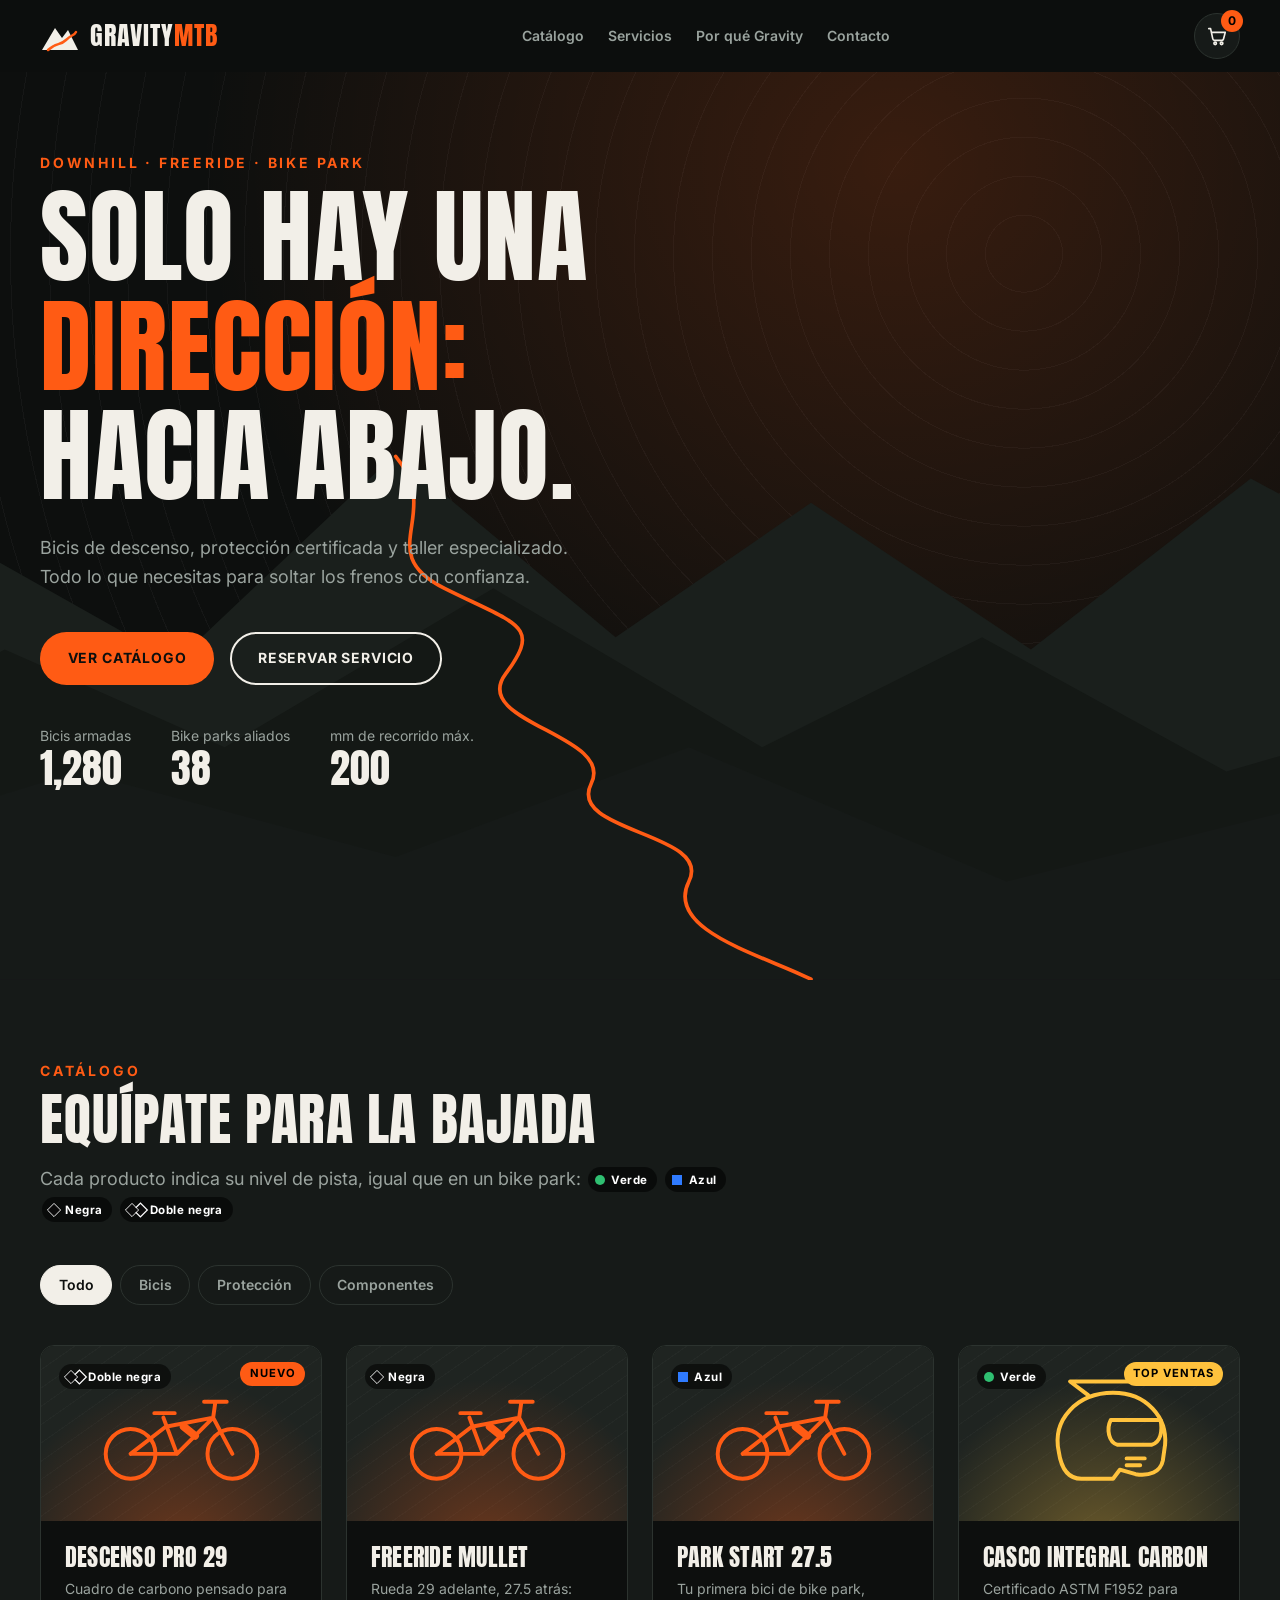
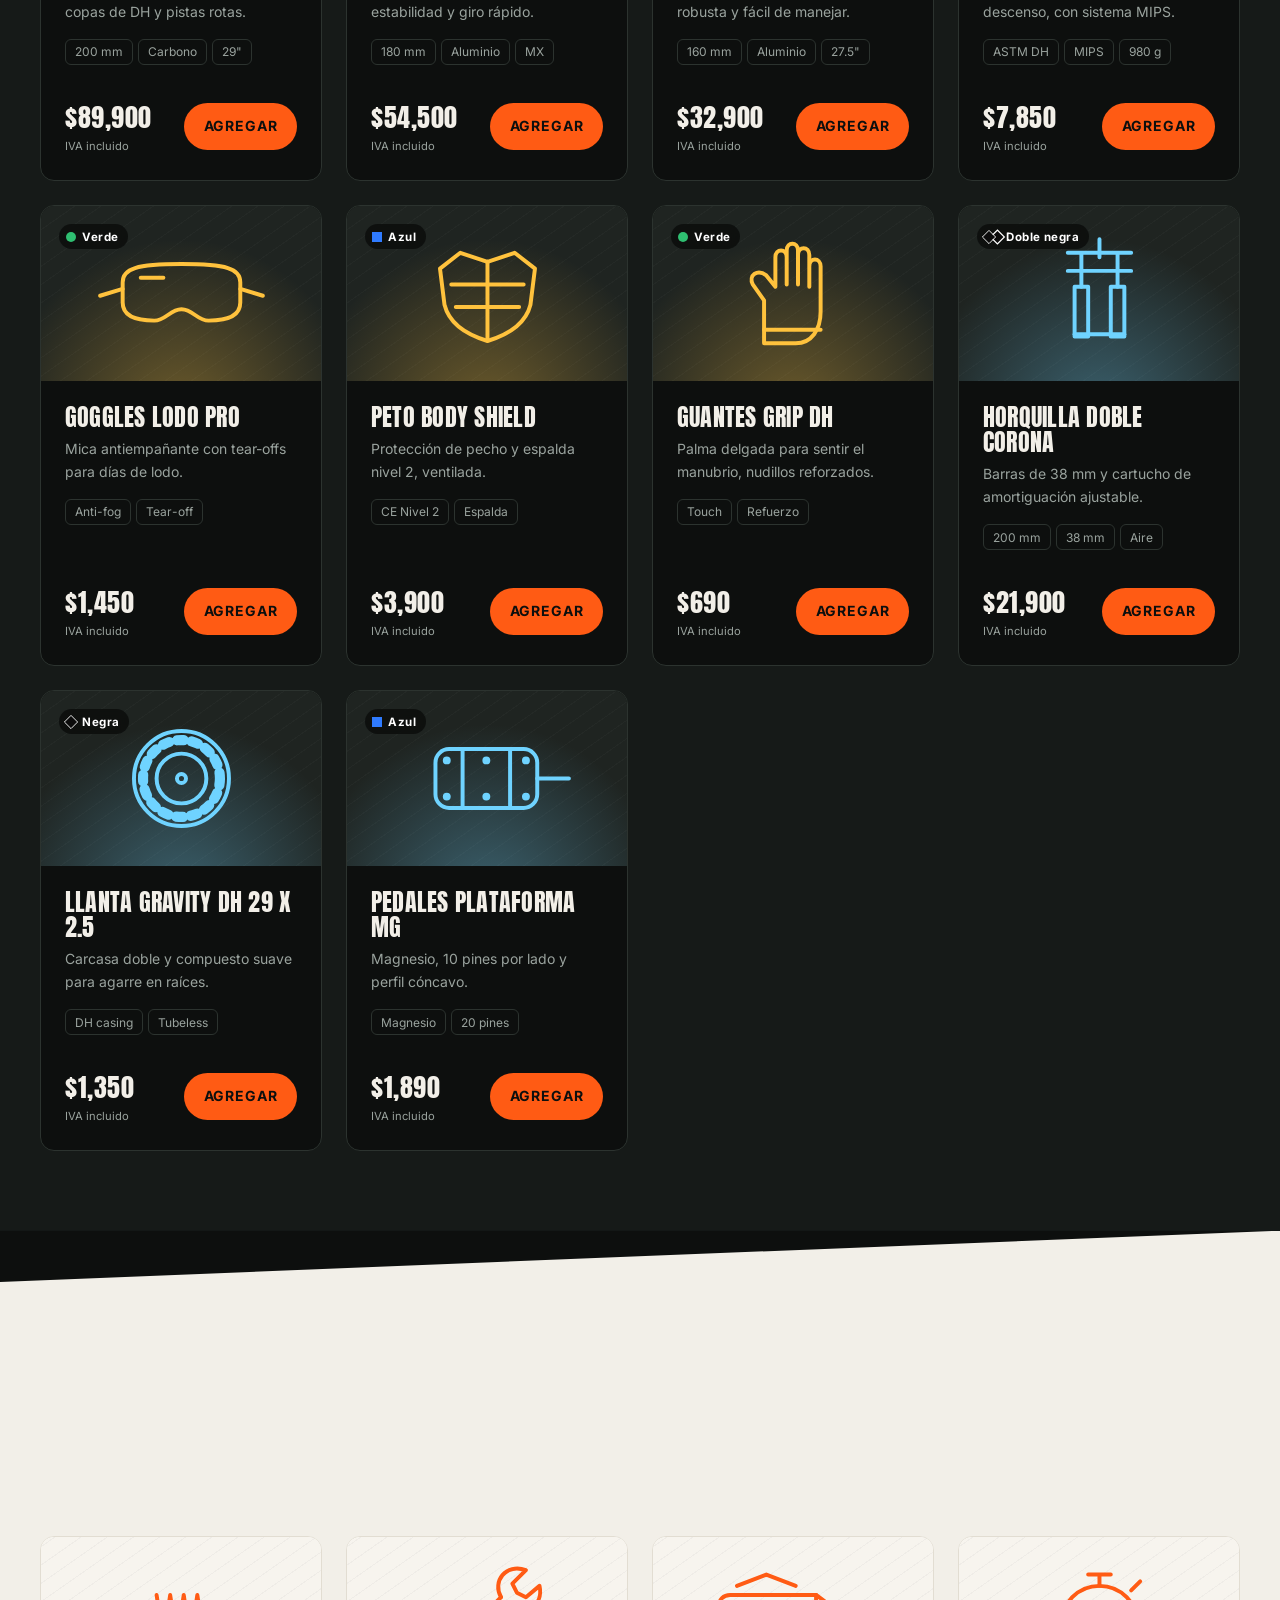
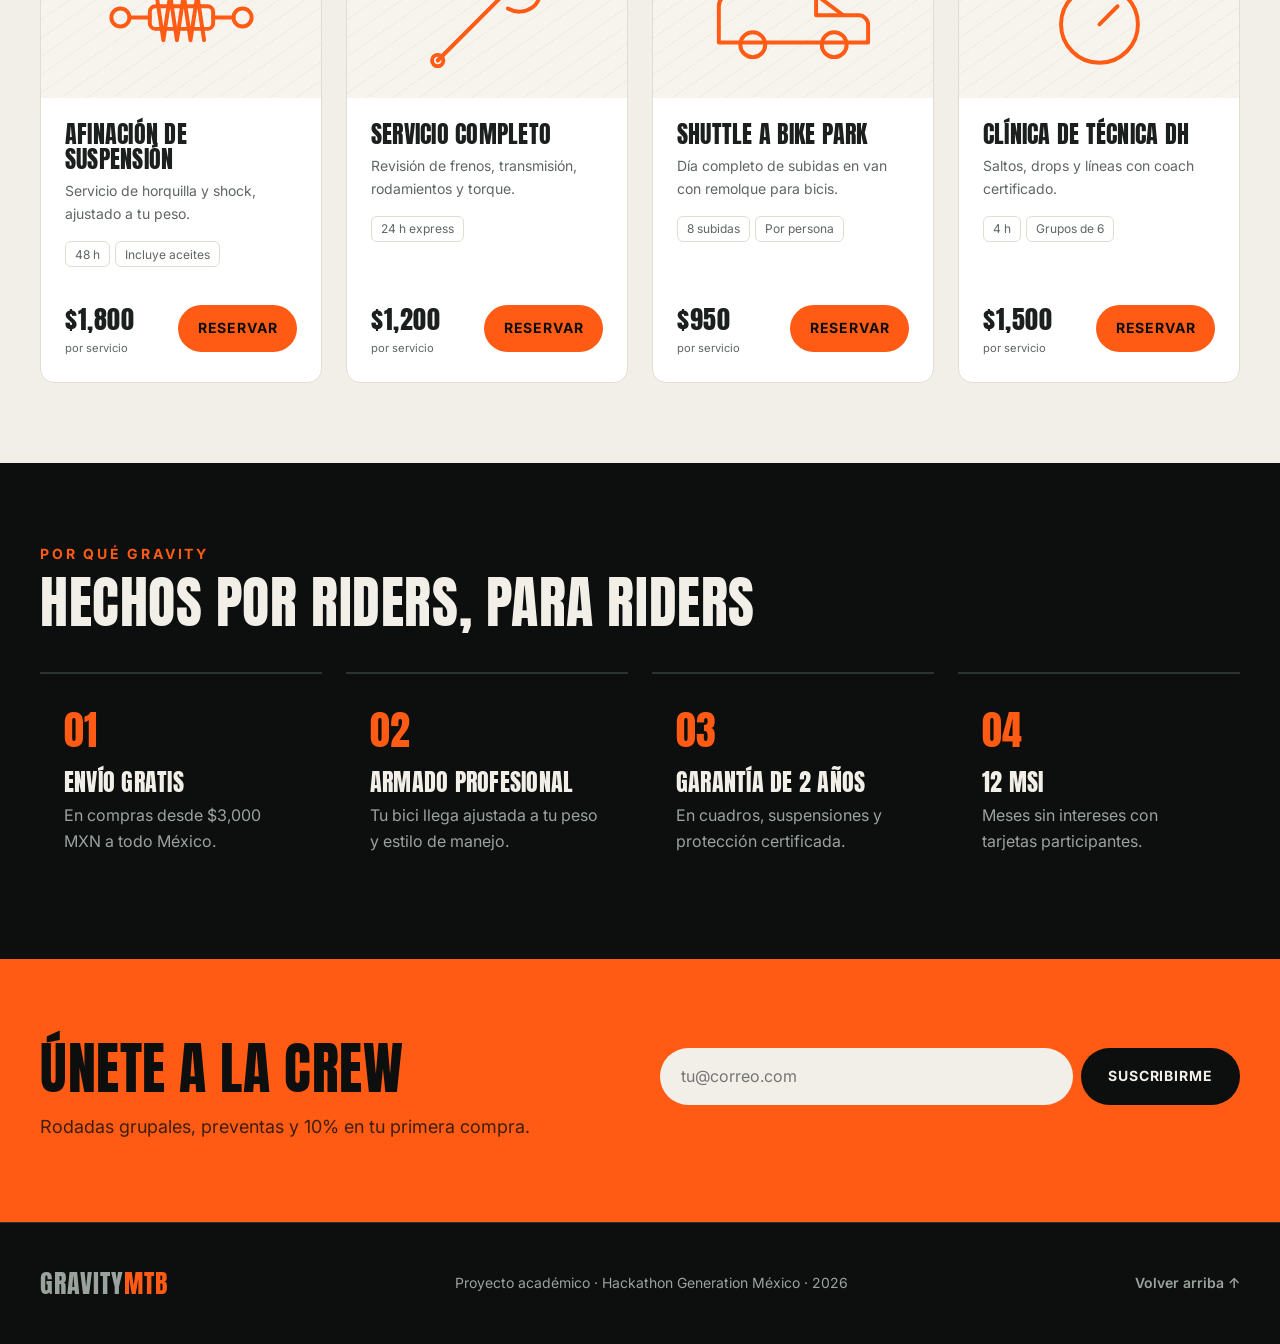
==== index.html @ 4001ea2a "Initial commit" ====
<!DOCTYPE html>
<html lang="es">
<head>
  <meta charset="UTF-8">
  <meta name="viewport" content="width=device-width, initial-scale=1.0">
  <meta name="description" content="Gravity MTB: tienda especializada en bicicletas, protección y servicios de downhill.">
  <meta name="theme-color" content="#0d0f0e">
  <title>Gravity MTB | Tienda de Downhill</title>

  <!-- Tipografías: Anton para títulos (condensada, agresiva) e Inter para texto -->
  <link rel="preconnect" href="https://fonts.googleapis.com">
  <link rel="preconnect" href="https://fonts.gstatic.com" crossorigin>
  <link href="https://fonts.googleapis.com/css2?family=Anton&family=Inter:wght@400;500;600;700&display=swap" rel="stylesheet">

  <!-- Hoja de estilos principal -->
  <link rel="stylesheet" href="css/styles.css">
</head>
<body>

  <!-- Enlace para saltar la navegación (accesibilidad con teclado) -->
  <a class="skip-link" href="#productos">Saltar al catálogo</a>

  <!-- ===================== ENCABEZADO / NAVEGACIÓN ===================== -->
  <header class="header" id="inicio-header">
    <div class="container header__inner">
      <!-- Logotipo -->
      <a class="logo" href="#inicio" aria-label="Gravity MTB, ir al inicio">
        <svg class="logo__mark" viewBox="0 0 40 32" aria-hidden="true">
          <path d="M2 30 L15 8 L22 18 L28 10 L38 30 Z" />
          <path class="logo__trail" d="M8 30 C16 22 20 26 26 20 S34 16 36 12" />
        </svg>
        <span class="logo__text">Gravity<span class="text-accent">MTB</span></span>
      </a>

      <!-- Navegación principal -->
      <nav class="nav" id="main-nav" aria-label="Navegación principal">
        <ul class="nav__list">
          <li><a class="nav__link" href="#productos">Catálogo</a></li>
          <li><a class="nav__link" href="#servicios">Servicios</a></li>
          <li><a class="nav__link" href="#por-que">Por qué Gravity</a></li>
          <li><a class="nav__link" href="#contacto">Contacto</a></li>
        </ul>
      </nav>

      <div class="header__actions">
        <!-- Botón del carrito con contador de piezas -->
        <button class="cart-btn" id="cart-btn" type="button" aria-controls="cart-drawer" aria-expanded="false">
          <svg viewBox="0 0 24 24" aria-hidden="true">
            <path d="M3 4h2l2.4 11.2a2 2 0 0 0 2 1.6h7.7a2 2 0 0 0 2-1.5L21 8H6.2" />
            <circle cx="10" cy="20" r="1.4" />
            <circle cx="17" cy="20" r="1.4" />
          </svg>
          <span class="visually-hidden">Abrir carrito,</span>
          <span class="cart-btn__count" id="cart-count" aria-live="polite">0</span>
          <span class="visually-hidden">artículos</span>
        </button>

        <!-- Botón de menú (solo visible en móvil) -->
        <button class="menu-btn" id="menu-btn" type="button" aria-controls="main-nav" aria-expanded="false">
          <span class="visually-hidden">Abrir menú</span>
          <span class="menu-btn__bar"></span>
          <span class="menu-btn__bar"></span>
          <span class="menu-btn__bar"></span>
        </button>
      </div>
    </div>
  </header>

  <!-- ===================== ALTÍMETRO (progreso de scroll) ===================== -->
  <!-- Mientras el usuario baja por la página, "desciende" la montaña -->
  <aside class="altimeter" aria-hidden="true">
    <span class="altimeter__label">ALT</span>
    <span class="altimeter__value" id="altimeter-value">2,450 m</span>
    <div class="altimeter__track">
      <span class="altimeter__rider" id="altimeter-rider"></span>
    </div>
    <span class="altimeter__label">META</span>
  </aside>

  <main id="inicio">

    <!-- ===================== HERO ===================== -->
    <section class="hero" aria-labelledby="hero-title">
      <!-- Montañas decorativas en capas (efecto parallax con JS) -->
      <svg class="hero__mountains" viewBox="0 0 1440 520" preserveAspectRatio="xMidYMax slice" aria-hidden="true">
        <polygon class="mountain mountain--back" data-depth="0.15" points="0,520 0,300 180,170 340,260 520,90 700,240 860,130 1040,250 1220,110 1440,230 1440,520" />
        <polygon class="mountain mountain--mid" data-depth="0.3" points="0,520 0,360 200,250 380,330 600,200 820,330 1000,240 1200,350 1440,280 1440,520" />
        <polygon class="mountain mountain--front" data-depth="0.5" points="0,520 0,430 260,350 520,420 760,330 1020,440 1260,380 1440,430 1440,520" />
        <!-- La "línea" que dibuja un rider bajando la montaña -->
        <path class="hero__trail" d="M520 92 C560 140 500 170 560 200 S640 230 610 270 S700 320 680 360 S780 400 760 440 S820 500 860 520" />
      </svg>

      <div class="container hero__content">
        <p class="eyebrow reveal">Downhill · Freeride · Bike Park</p>
        <h1 class="hero__title reveal" id="hero-title">
          Solo hay una <span class="text-accent">dirección:</span><br>
          hacia abajo.
        </h1>
        <p class="hero__lead reveal">
          Bicis de descenso, protección certificada y taller especializado.
          Todo lo que necesitas para soltar los frenos con confianza.
        </p>
        <div class="hero__ctas reveal">
          <a class="btn btn--primary" href="#productos">Ver catálogo</a>
          <a class="btn btn--ghost" href="#servicios">Reservar servicio</a>
        </div>

        <!-- Cifras destacadas -->
        <dl class="hero__stats reveal">
          <div class="stat">
            <dt class="stat__label">Bicis armadas</dt>
            <dd class="stat__value" data-count="1280">0</dd>
          </div>
          <div class="stat">
            <dt class="stat__label">Bike parks aliados</dt>
            <dd class="stat__value" data-count="38">0</dd>
          </div>
          <div class="stat">
            <dt class="stat__label">mm de recorrido máx.</dt>
            <dd class="stat__value" data-count="200">0</dd>
          </div>
        </dl>
      </div>
    </section>

    <!-- ===================== CATÁLOGO DE PRODUCTOS ===================== -->
    <section class="section section--slope" id="productos" aria-labelledby="productos-title">
      <div class="container">
        <header class="section__header reveal">
          <p class="eyebrow">Catálogo</p>
          <h2 class="section__title" id="productos-title">Equípate para la bajada</h2>
          <p class="section__lead">
            Cada producto indica su nivel de pista, igual que en un bike park:
            <span class="level level--green">Verde</span>
            <span class="level level--blue">Azul</span>
            <span class="level level--black">Negra</span>
            <span class="level level--double">Doble negra</span>
          </p>
        </header>

        <!-- Filtros por categoría (los genera y controla JS) -->
        <div class="filters reveal" role="toolbar" aria-label="Filtrar productos por categoría">
          <button class="chip is-active" type="button" data-filter="all" aria-pressed="true">Todo</button>
          <button class="chip" type="button" data-filter="bicis" aria-pressed="false">Bicis</button>
          <button class="chip" type="button" data-filter="proteccion" aria-pressed="false">Protección</button>
          <button class="chip" type="button" data-filter="componentes" aria-pressed="false">Componentes</button>
        </div>

        <!-- Rejilla de productos: se llena dinámicamente desde js/products.js -->
        <div class="grid grid--products" id="product-grid" aria-live="polite"></div>

        <!-- Mensaje si el catálogo no se pudo cargar -->
        <noscript>
          <p class="notice">Activa JavaScript para ver el catálogo y usar el carrito.</p>
        </noscript>
      </div>
    </section>

    <!-- ===================== SERVICIOS ===================== -->
    <section class="section section--light" id="servicios" aria-labelledby="servicios-title">
      <div class="container">
        <header class="section__header reveal">
          <p class="eyebrow">Taller &amp; experiencias</p>
          <h2 class="section__title" id="servicios-title">Servicios para riders</h2>
          <p class="section__lead">
            Reserva desde aquí: los servicios se agregan a tu carrito igual que un producto.
          </p>
        </header>

        <!-- Rejilla de servicios: se llena dinámicamente -->
        <div class="grid grid--services" id="service-grid"></div>
      </div>
    </section>

    <!-- ===================== POR QUÉ GRAVITY ===================== -->
    <section class="section" id="por-que" aria-labelledby="por-que-title">
      <div class="container">
        <header class="section__header reveal">
          <p class="eyebrow">Por qué Gravity</p>
          <h2 class="section__title" id="por-que-title">Hechos por riders, para riders</h2>
        </header>

        <ul class="features">
          <li class="feature reveal">
            <span class="feature__num">01</span>
            <h3 class="feature__title">Envío gratis</h3>
            <p class="feature__text">En compras desde $3,000 MXN a todo México.</p>
          </li>
          <li class="feature reveal">
            <span class="feature__num">02</span>
            <h3 class="feature__title">Armado profesional</h3>
            <p class="feature__text">Tu bici llega ajustada a tu peso y estilo de manejo.</p>
          </li>
          <li class="feature reveal">
            <span class="feature__num">03</span>
            <h3 class="feature__title">Garantía de 2 años</h3>
            <p class="feature__text">En cuadros, suspensiones y protección certificada.</p>
          </li>
          <li class="feature reveal">
            <span class="feature__num">04</span>
            <h3 class="feature__title">12 MSI</h3>
            <p class="feature__text">Meses sin intereses con tarjetas participantes.</p>
          </li>
        </ul>
      </div>
    </section>

    <!-- ===================== CONTACTO / NEWSLETTER ===================== -->
    <section class="section section--accent" id="contacto" aria-labelledby="contacto-title">
      <div class="container newsletter reveal">
        <div>
          <h2 class="section__title" id="contacto-title">Únete a la crew</h2>
          <p class="section__lead">Rodadas grupales, preventas y 10% en tu primera compra.</p>
        </div>

        <!-- Formulario validado con JS (no se envía a ningún servidor) -->
        <form class="newsletter__form" id="newsletter-form" novalidate>
          <label class="visually-hidden" for="newsletter-email">Correo electrónico</label>
          <input class="input" id="newsletter-email" name="email" type="email"
                 placeholder="tu@correo.com" autocomplete="email" required
                 aria-describedby="newsletter-error">
          <button class="btn btn--dark" type="submit">Suscribirme</button>
          <p class="form-error" id="newsletter-error" role="alert"></p>
        </form>
      </div>
    </section>
  </main>

  <!-- ===================== PIE DE PÁGINA ===================== -->
  <footer class="footer">
    <div class="container footer__inner">
      <p class="logo__text">Gravity<span class="text-accent">MTB</span></p>
      <p>Proyecto académico · Hackathon Generation México · <span id="year"></span></p>
      <a class="nav__link" href="#inicio">Volver arriba ↑</a>
    </div>
  </footer>

  <!-- ===================== CARRITO (panel lateral) ===================== -->
  <div class="overlay" id="overlay" hidden></div>

  <aside class="cart" id="cart-drawer" aria-labelledby="cart-title" aria-hidden="true" tabindex="-1">
    <header class="cart__header">
      <h2 class="cart__title" id="cart-title">Tu carrito</h2>
      <button class="icon-btn" id="cart-close" type="button" aria-label="Cerrar carrito">✕</button>
    </header>

    <!-- Barra de progreso hacia envío gratis -->
    <div class="shipping-meter">
      <p class="shipping-meter__text" id="shipping-text"></p>
      <div class="shipping-meter__bar"><span id="shipping-bar"></span></div>
    </div>

    <!-- Lista de artículos agregados -->
    <ul class="cart__list" id="cart-list"></ul>

    <!-- Estado vacío -->
    <div class="cart__empty" id="cart-empty">
      <p>Tu carrito está vacío.</p>
      <a class="btn btn--ghost" href="#productos" data-close-cart>Explorar catálogo</a>
    </div>

    <!-- Totales y acciones -->
    <footer class="cart__footer" id="cart-footer">
      <dl class="cart__totals">
        <div><dt>Subtotal</dt><dd id="cart-subtotal">$0</dd></div>
        <div><dt>Envío</dt><dd id="cart-shipping">$0</dd></div>
        <div class="cart__total"><dt>Total</dt><dd id="cart-total">$0</dd></div>
      </dl>
      <button class="btn btn--primary btn--block" id="checkout-btn" type="button">Finalizar compra</button>
      <button class="btn btn--link" id="clear-btn" type="button">Vaciar carrito</button>
    </footer>
  </aside>

  <!-- Contenedor de notificaciones (toasts) -->
  <div class="toasts" id="toasts" aria-live="polite" aria-atomic="false"></div>

  <!-- ===================== SCRIPTS ===================== -->
  <!-- El orden importa: datos → ilustraciones → lógica del carrito → interfaz -->
  <script src="js/products.js" defer></script>
  <script src="js/art.js" defer></script>
  <script src="js/cart.js" defer></script>
  <script src="js/app.js" defer></script>
</body>
</html>
---- css/styles.css ----
/* =====================================================================
   GRAVITY MTB — Hoja de estilos principal
   ---------------------------------------------------------------------
   Índice
   1.  Variables de diseño (tokens)
   2.  Reset y estilos base
   3.  Utilidades reutilizables
   4.  Botones, chips e inputs
   5.  Encabezado y navegación
   6.  Altímetro (progreso de scroll)
   7.  Hero
   8.  Secciones genéricas
   9.  Tarjetas de producto y servicio
   10. Niveles de pista (badges)
   11. Características y newsletter
   12. Pie de página
   13. Carrito lateral
   14. Notificaciones (toasts) y animaciones
   15. Responsive
   16. Movimiento reducido
   ===================================================================== */


/* =====================================================================
   1. VARIABLES DE DISEÑO
   ===================================================================== */
:root {
  /* Paleta: tierra oscura + naranja de alta visibilidad */
  --clr-bg: #0d0f0e;
  --clr-surface: #161a18;
  --clr-surface-2: #1f2421;
  --clr-line: #2c332f;
  --clr-text: #f2efe8;
  --clr-muted: #9aa39e;
  --clr-accent: #ff5b14;
  --clr-accent-dark: #d94300;
  --clr-light: #f2efe8;
  --clr-light-text: #1b1f1d;
  --clr-success: #3ddc84;
  --clr-error: #ff4d4f;

  /* Colores de niveles de pista (estándar de bike park) */
  --clr-green: #2fbf71;
  --clr-blue: #2f7bff;
  --clr-black: #0b0b0b;

  /* Tipografía */
  --ff-display: "Anton", "Impact", "Arial Narrow", sans-serif;
  --ff-body: "Inter", system-ui, -apple-system, "Segoe UI", sans-serif;
  --fs-sm: 0.875rem;
  --fs-base: 1rem;
  --fs-lg: 1.125rem;
  --fs-h3: 1.5rem;
  --fs-h2: clamp(2.25rem, 5vw, 3.5rem);
  --fs-h1: clamp(3rem, 9vw, 6.5rem);

  /* Espaciado y forma */
  --space-xs: 0.5rem;
  --space-sm: 1rem;
  --space-md: 1.5rem;
  --space-lg: 2.5rem;
  --space-xl: 5rem;
  --radius: 14px;
  --radius-pill: 999px;
  --container: 1200px;
  --header-h: 72px;

  /* Movimiento */
  --ease-out: cubic-bezier(0.22, 1, 0.36, 1);
  --dur-fast: 0.2s;
  --dur: 0.4s;

  /* Inclinación de las secciones (pendiente "downhill") */
  --slope: 4vw;
}


/* =====================================================================
   2. RESET Y ESTILOS BASE
   ===================================================================== */
*,
*::before,
*::after {
  box-sizing: border-box;
}

html {
  scroll-behavior: smooth;
  scroll-padding-top: var(--header-h);
}

body {
  margin: 0;
  font-family: var(--ff-body);
  font-size: var(--fs-base);
  line-height: 1.6;
  color: var(--clr-text);
  background-color: var(--clr-bg);
  -webkit-font-smoothing: antialiased;
  overflow-x: hidden;
}

/* Bloquea el scroll del fondo cuando el carrito está abierto */
body.is-locked {
  overflow: hidden;
}

h1,
h2,
h3 {
  margin: 0;
  font-family: var(--ff-display);
  font-weight: 400;
  line-height: 1.05;
  letter-spacing: 0.01em;
  text-transform: uppercase;
}

p {
  margin: 0;
}

a {
  color: inherit;
}

img,
svg {
  display: block;
  max-width: 100%;
}

ul {
  margin: 0;
  padding: 0;
  list-style: none;
}

button {
  font: inherit;
  cursor: pointer;
}

:focus-visible {
  outline: 3px solid var(--clr-accent);
  outline-offset: 3px;
}


/* =====================================================================
   3. UTILIDADES REUTILIZABLES
   ===================================================================== */
.container {
  width: min(100% - 2rem, var(--container));
  margin-inline: auto;
}

.text-accent {
  color: var(--clr-accent);
}

/* Oculta visualmente, pero mantiene el texto para lectores de pantalla */
.visually-hidden {
  position: absolute;
  width: 1px;
  height: 1px;
  overflow: hidden;
  clip: rect(0 0 0 0);
  white-space: nowrap;
}

.skip-link {
  position: absolute;
  top: -100px;
  left: var(--space-sm);
  z-index: 100;
  padding: var(--space-xs) var(--space-sm);
  background: var(--clr-accent);
  color: #000;
  font-weight: 700;
}

.skip-link:focus {
  top: var(--space-sm);
}

.eyebrow {
  margin-bottom: var(--space-xs);
  font-size: var(--fs-sm);
  font-weight: 700;
  letter-spacing: 0.2em;
  text-transform: uppercase;
  color: var(--clr-accent);
}

.notice {
  padding: var(--space-md);
  border: 1px dashed var(--clr-line);
  border-radius: var(--radius);
  text-align: center;
  color: var(--clr-muted);
}

/* Animación de aparición al hacer scroll (la activa JS con .is-visible) */
.reveal {
  opacity: 0;
  transform: translateY(32px);
  transition: opacity 0.7s var(--ease-out), transform 0.7s var(--ease-out);
}

.reveal.is-visible {
  opacity: 1;
  transform: none;
}


/* =====================================================================
   4. BOTONES, CHIPS E INPUTS
   ===================================================================== */
.btn {
  display: inline-flex;
  align-items: center;
  justify-content: center;
  gap: var(--space-xs);
  padding: 0.85rem 1.6rem;
  border: 2px solid transparent;
  border-radius: var(--radius-pill);
  font-weight: 700;
  text-decoration: none;
  text-transform: uppercase;
  letter-spacing: 0.06em;
  font-size: var(--fs-sm);
  transition: transform var(--dur-fast) var(--ease-out),
              background-color var(--dur-fast),
              color var(--dur-fast),
              border-color var(--dur-fast);
}

.btn:hover {
  transform: translateY(-2px);
}

.btn:active {
  transform: translateY(0) scale(0.97);
}

.btn--primary {
  background: var(--clr-accent);
  color: #0d0f0e;
}

.btn--primary:hover {
  background: var(--clr-accent-dark);
  color: var(--clr-text);
}

.btn--ghost {
  border-color: currentColor;
  color: var(--clr-text);
  background: transparent;
}

.btn--ghost:hover {
  border-color: var(--clr-accent);
  color: var(--clr-accent);
}

.btn--dark {
  background: var(--clr-bg);
  color: var(--clr-text);
}

.btn--dark:hover {
  background: #000;
}

.btn--link {
  padding: var(--space-xs);
  border: 0;
  background: none;
  color: var(--clr-muted);
  text-decoration: underline;
  text-transform: none;
  letter-spacing: 0;
}

.btn--link:hover {
  color: var(--clr-error);
  transform: none;
}

.btn--block {
  width: 100%;
}

.btn:disabled {
  opacity: 0.45;
  cursor: not-allowed;
  transform: none;
}

/* Botón cuadrado solo con ícono */
.icon-btn {
  display: grid;
  place-items: center;
  width: 2.25rem;
  height: 2.25rem;
  border: 1px solid var(--clr-line);
  border-radius: 10px;
  background: var(--clr-surface-2);
  color: var(--clr-text);
  transition: border-color var(--dur-fast), color var(--dur-fast);
}

.icon-btn:hover {
  border-color: var(--clr-accent);
  color: var(--clr-accent);
}

/* Chips de filtro */
.chip {
  padding: 0.5rem 1.1rem;
  border: 1px solid var(--clr-line);
  border-radius: var(--radius-pill);
  background: var(--clr-surface);
  color: var(--clr-muted);
  font-weight: 600;
  font-size: var(--fs-sm);
  transition: all var(--dur-fast);
}

.chip:hover {
  color: var(--clr-text);
  border-color: var(--clr-muted);
}

.chip.is-active {
  background: var(--clr-text);
  border-color: var(--clr-text);
  color: var(--clr-bg);
}

.input {
  flex: 1;
  min-width: 0;
  padding: 0.85rem 1.2rem;
  border: 2px solid transparent;
  border-radius: var(--radius-pill);
  background: var(--clr-light);
  color: var(--clr-light-text);
  font: inherit;
}

.input:focus {
  outline: none;
  border-color: var(--clr-bg);
}

.input.is-invalid {
  border-color: var(--clr-error);
  animation: shake 0.4s;
}

.form-error {
  flex-basis: 100%;
  min-height: 1.4em;
  padding-left: 1.2rem;
  font-size: var(--fs-sm);
  font-weight: 600;
  color: var(--clr-bg);
}


/* =====================================================================
   5. ENCABEZADO Y NAVEGACIÓN
   ===================================================================== */
.header {
  position: sticky;
  top: 0;
  z-index: 50;
  height: var(--header-h);
  background: rgb(13 15 14 / 0.75);
  backdrop-filter: blur(12px);
  border-bottom: 1px solid transparent;
  transition: border-color var(--dur), background-color var(--dur);
}

/* JS agrega .is-scrolled al bajar */
.header.is-scrolled {
  border-color: var(--clr-line);
  background: rgb(13 15 14 / 0.92);
}

.header__inner {
  display: flex;
  align-items: center;
  justify-content: space-between;
  gap: var(--space-md);
  height: 100%;
}

.header__actions {
  display: flex;
  align-items: center;
  gap: var(--space-xs);
}

.logo {
  display: flex;
  align-items: center;
  gap: 0.6rem;
  text-decoration: none;
}

.logo__mark {
  width: 40px;
  height: 32px;
}

.logo__mark path {
  fill: var(--clr-text);
}

.logo__mark .logo__trail {
  fill: none;
  stroke: var(--clr-accent);
  stroke-width: 2.5;
  stroke-linecap: round;
}

.logo__text {
  font-family: var(--ff-display);
  font-size: 1.6rem;
  letter-spacing: 0.04em;
  text-transform: uppercase;
}

.nav__list {
  display: flex;
  gap: var(--space-md);
}

.nav__link {
  position: relative;
  padding-block: 0.25rem;
  font-weight: 600;
  font-size: var(--fs-sm);
  text-decoration: none;
  color: var(--clr-muted);
  transition: color var(--dur-fast);
}

/* Subrayado animado */
.nav__link::after {
  content: "";
  position: absolute;
  left: 0;
  bottom: -2px;
  width: 100%;
  height: 2px;
  background: var(--clr-accent);
  transform: scaleX(0);
  transform-origin: right;
  transition: transform var(--dur) var(--ease-out);
}

.nav__link:hover,
.nav__link.is-current {
  color: var(--clr-text);
}

.nav__link:hover::after,
.nav__link.is-current::after {
  transform: scaleX(1);
  transform-origin: left;
}

/* Botón del carrito */
.cart-btn {
  position: relative;
  display: grid;
  place-items: center;
  width: 46px;
  height: 46px;
  border: 1px solid var(--clr-line);
  border-radius: 50%;
  background: var(--clr-surface);
  color: var(--clr-text);
  transition: border-color var(--dur-fast);
}

.cart-btn:hover {
  border-color: var(--clr-accent);
}

.cart-btn svg {
  width: 22px;
  height: 22px;
  fill: none;
  stroke: currentColor;
  stroke-width: 1.8;
  stroke-linecap: round;
  stroke-linejoin: round;
}

.cart-btn__count {
  position: absolute;
  top: -4px;
  right: -4px;
  min-width: 22px;
  height: 22px;
  padding-inline: 5px;
  border-radius: var(--radius-pill);
  background: var(--clr-accent);
  color: #000;
  font-size: 0.75rem;
  font-weight: 700;
  line-height: 22px;
  text-align: center;
}

/* "Rebote" del carrito cuando llega un producto */
.cart-btn.is-bumping {
  animation: bump 0.45s var(--ease-out);
}

/* Botón hamburguesa (oculto en escritorio) */
.menu-btn {
  display: none;
  flex-direction: column;
  justify-content: center;
  gap: 5px;
  width: 46px;
  height: 46px;
  padding: 0 12px;
  border: 1px solid var(--clr-line);
  border-radius: 50%;
  background: var(--clr-surface);
}

.menu-btn__bar {
  height: 2px;
  background: var(--clr-text);
  transition: transform var(--dur), opacity var(--dur);
}

.menu-btn[aria-expanded="true"] .menu-btn__bar:nth-child(2) {
  transform: translateY(7px) rotate(45deg);
}

.menu-btn[aria-expanded="true"] .menu-btn__bar:nth-child(3) {
  opacity: 0;
}

.menu-btn[aria-expanded="true"] .menu-btn__bar:nth-child(4) {
  transform: translateY(-7px) rotate(-45deg);
}


/* =====================================================================
   6. ALTÍMETRO
   La altitud baja conforme el usuario hace scroll (JS actualiza --progress)
   ===================================================================== */
.altimeter {
  --progress: 0;
  position: fixed;
  top: 50%;
  right: 1.25rem;
  z-index: 40;
  display: flex;
  flex-direction: column;
  align-items: center;
  gap: var(--space-xs);
  transform: translateY(-50%);
  font-size: 0.7rem;
  font-weight: 700;
  letter-spacing: 0.15em;
  color: var(--clr-muted);
  pointer-events: none;
}

.altimeter__value {
  font-family: var(--ff-display);
  font-size: 0.95rem;
  letter-spacing: 0.04em;
  color: var(--clr-text);
  writing-mode: vertical-rl;
  transform: rotate(180deg);
}

.altimeter__track {
  position: relative;
  width: 2px;
  height: 180px;
  background: repeating-linear-gradient(to bottom, var(--clr-line) 0 6px, transparent 6px 12px);
}

/* Parte ya "descendida" del recorrido */
.altimeter__track::before {
  content: "";
  position: absolute;
  inset: 0 0 auto;
  height: calc(var(--progress) * 100%);
  background: var(--clr-accent);
}

.altimeter__rider {
  position: absolute;
  left: 50%;
  top: calc(var(--progress) * 100%);
  width: 14px;
  height: 14px;
  border: 3px solid var(--clr-bg);
  border-radius: 50%;
  background: var(--clr-accent);
  box-shadow: 0 0 0 4px rgb(255 91 20 / 0.25);
  transform: translate(-50%, -50%);
}


/* =====================================================================
   7. HERO
   ===================================================================== */
.hero {
  position: relative;
  display: flex;
  align-items: center;
  min-height: calc(100svh - var(--header-h));
  padding-block: var(--space-xl) 12rem;
  overflow: hidden;
  /* Curvas de nivel topográficas como textura de fondo */
  background:
    radial-gradient(ellipse at 70% 10%, rgb(255 91 20 / 0.18), transparent 55%),
    repeating-radial-gradient(circle at 80% 20%, transparent 0 38px, rgb(255 255 255 / 0.035) 38px 39px),
    var(--clr-bg);
}

.hero__content {
  position: relative;
  z-index: 2;
}

.hero__title {
  max-width: 14ch;
  font-size: var(--fs-h1);
  margin-bottom: var(--space-md);
}

.hero__lead {
  max-width: 52ch;
  margin-bottom: var(--space-lg);
  font-size: var(--fs-lg);
  color: var(--clr-muted);
}

.hero__ctas {
  display: flex;
  flex-wrap: wrap;
  gap: var(--space-sm);
  margin-bottom: var(--space-lg);
}

.hero__stats {
  display: flex;
  flex-wrap: wrap;
  gap: var(--space-lg);
  margin: 0;
}

.stat__label {
  font-size: var(--fs-sm);
  color: var(--clr-muted);
}

.stat__value {
  margin: 0;
  font-family: var(--ff-display);
  font-size: 2.5rem;
  line-height: 1;
}

/* Las capas de montaña ocupan la parte baja del hero */
.hero__mountains {
  position: absolute;
  inset: auto 0 0;
  width: 100%;
  height: 70%;
  z-index: 1;
}

.mountain {
  transition: transform 0.1s linear;
}

.mountain--back {
  fill: #1a1f1c;
}

.mountain--mid {
  fill: #141815;
}

.mountain--front {
  fill: var(--clr-surface);
}

/* Línea de bajada que se "dibuja" al cargar */
.hero__trail {
  fill: none;
  stroke: var(--clr-accent);
  stroke-width: 3;
  stroke-dasharray: 1200;
  stroke-dashoffset: 1200;
  stroke-linecap: round;
  animation: draw-trail 3s 0.6s var(--ease-out) forwards;
}

/* Escalonado de entrada para los elementos del hero */
.hero .reveal:nth-child(2) { transition-delay: 0.1s; }
.hero .reveal:nth-child(3) { transition-delay: 0.2s; }
.hero .reveal:nth-child(4) { transition-delay: 0.3s; }
.hero .reveal:nth-child(5) { transition-delay: 0.4s; }


/* =====================================================================
   8. SECCIONES GENÉRICAS
   ===================================================================== */
.section {
  position: relative;
  padding-block: var(--space-xl);
}

/* Borde superior inclinado: cada sección "baja" como una pendiente */
.section--slope {
  margin-top: calc(var(--slope) * -1);
  padding-top: calc(var(--space-xl) + var(--slope));
  background: var(--clr-surface);
  clip-path: polygon(0 0, 100% var(--slope), 100% 100%, 0 100%);
}

.section--light {
  background: var(--clr-light);
  color: var(--clr-light-text);
  clip-path: polygon(0 var(--slope), 100% 0, 100% 100%, 0 100%);
  padding-top: calc(var(--space-xl) + var(--slope));
}

.section--light .section__lead {
  color: #545b57;
}

.section--accent {
  background: var(--clr-accent);
  color: var(--clr-bg);
}

.section--accent .section__lead {
  color: rgb(13 15 14 / 0.8);
}

.section__header {
  max-width: 720px;
  margin-bottom: var(--space-lg);
}

.section__title {
  font-size: var(--fs-h2);
  margin-bottom: var(--space-sm);
}

.section__lead {
  color: var(--clr-muted);
  font-size: var(--fs-lg);
}

.filters {
  display: flex;
  flex-wrap: wrap;
  gap: var(--space-xs);
  margin-bottom: var(--space-lg);
}

.grid {
  display: grid;
  gap: var(--space-md);
}

.grid--products {
  grid-template-columns: repeat(auto-fill, minmax(260px, 1fr));
}

.grid--services {
  grid-template-columns: repeat(auto-fill, minmax(240px, 1fr));
}


/* =====================================================================
   9. TARJETAS DE PRODUCTO Y SERVICIO
   .card es la base compartida; los modificadores cambian solo lo necesario
   ===================================================================== */
.card {
  --tint: var(--clr-accent);
  position: relative;
  display: flex;
  flex-direction: column;
  border: 1px solid var(--clr-line);
  border-radius: var(--radius);
  background: var(--clr-bg);
  overflow: hidden;
  transition: transform var(--dur) var(--ease-out),
              border-color var(--dur),
              box-shadow var(--dur);
  animation: card-in 0.5s var(--ease-out) both;
  animation-delay: calc(var(--i, 0) * 60ms);
}

.card:hover {
  transform: translateY(-6px);
  border-color: var(--tint);
  box-shadow: 0 18px 40px -20px var(--tint);
}

/* Tonos por categoría */
.card[data-category="bicis"] { --tint: var(--clr-accent); }
.card[data-category="proteccion"] { --tint: #ffc23d; }
.card[data-category="componentes"] { --tint: #6fd3ff; }
.card[data-category="servicios"] { --tint: var(--clr-accent); }

.card__art {
  position: relative;
  display: grid;
  place-items: center;
  aspect-ratio: 16 / 10;
  padding: var(--space-md);
  background:
    radial-gradient(circle at 50% 120%, color-mix(in srgb, var(--tint) 35%, transparent), transparent 70%),
    repeating-linear-gradient(-35deg, transparent 0 14px, rgb(255 255 255 / 0.025) 14px 15px),
    var(--clr-surface-2);
  color: var(--tint);
}

.card__art svg {
  width: 78%;
  height: 100%;
  fill: none;
  stroke: currentColor;
  stroke-width: 3.5;
  stroke-linecap: round;
  stroke-linejoin: round;
  transition: transform var(--dur) var(--ease-out);
}

.card:hover .card__art svg {
  transform: scale(1.06) rotate(-3deg);
}

.card__level {
  position: absolute;
  top: var(--space-sm);
  left: var(--space-sm);
}

.card__tag {
  position: absolute;
  top: var(--space-sm);
  right: var(--space-sm);
  padding: 0.2rem 0.6rem;
  border-radius: var(--radius-pill);
  background: var(--tint);
  color: #000;
  font-size: 0.7rem;
  font-weight: 700;
  text-transform: uppercase;
  letter-spacing: 0.08em;
}

.card__body {
  display: flex;
  flex: 1;
  flex-direction: column;
  gap: var(--space-xs);
  padding: var(--space-md);
}

.card__title {
  font-size: var(--fs-h3);
}

.card__text {
  font-size: var(--fs-sm);
  color: var(--clr-muted);
}

.card__specs {
  display: flex;
  flex-wrap: wrap;
  gap: 0.35rem;
  margin-block: var(--space-xs);
}

.card__specs li {
  padding: 0.15rem 0.55rem;
  border: 1px solid var(--clr-line);
  border-radius: 6px;
  font-size: 0.75rem;
  color: var(--clr-muted);
}

.card__footer {
  display: flex;
  align-items: center;
  justify-content: space-between;
  gap: var(--space-sm);
  margin-top: auto;
  padding-top: var(--space-sm);
}

.card__price {
  font-family: var(--ff-display);
  font-size: 1.6rem;
  letter-spacing: 0.02em;
}

.card__price small {
  display: block;
  font-family: var(--ff-body);
  font-size: 0.7rem;
  letter-spacing: 0;
  color: var(--clr-muted);
}

/* Botón "Agregar": cambia a estado de confirmación tras el clic */
.add-btn {
  padding: 0.65rem 1.1rem;
}

.add-btn.is-added {
  background: var(--clr-success);
  color: #000;
}

/* Variante de servicio sobre fondo claro */
.card--service {
  background: #fff;
  border-color: #e2ddd2;
  color: var(--clr-light-text);
}

.card--service .card__art {
  aspect-ratio: 16 / 8;
  background:
    repeating-linear-gradient(-35deg, transparent 0 14px, rgb(0 0 0 / 0.03) 14px 15px),
    #f7f4ee;
}

.card--service .card__text,
.card--service .card__price small {
  color: #5f6662;
}

.card--service .card__specs li {
  border-color: #e2ddd2;
  color: #5f6662;
}


/* =====================================================================
   10. NIVELES DE PISTA
   Íconos de dificultad como en las señales de un bike park
   ===================================================================== */
.level {
  display: inline-flex;
  align-items: center;
  gap: 0.4rem;
  padding: 0.2rem 0.6rem 0.2rem 0.45rem;
  margin: 0.15rem 0.1rem;
  border-radius: var(--radius-pill);
  background: rgb(0 0 0 / 0.55);
  color: #fff;
  font-family: var(--ff-body);
  font-size: 0.72rem;
  font-weight: 700;
  letter-spacing: 0.04em;
  vertical-align: middle;
  backdrop-filter: blur(4px);
}

/* Forma base del ícono */
.level::before {
  content: "";
  width: 10px;
  height: 10px;
  background: var(--level-color, #fff);
}

.level--green { --level-color: var(--clr-green); }
.level--green::before { border-radius: 50%; }

.level--blue { --level-color: var(--clr-blue); }

.level--black { --level-color: var(--clr-black); }
.level--black::before {
  transform: rotate(45deg) scale(0.85);
  outline: 1.5px solid #fff;
}

/* Doble diamante: un rombo con su "sombra" desplazada */
.level--double { --level-color: var(--clr-black); }
.level--double::before {
  margin-right: 6px;
  transform: rotate(45deg) scale(0.85);
  outline: 1.5px solid #fff;
  box-shadow: 7px -7px 0 var(--clr-black), 7px -7px 0 1.5px #fff;
}


/* =====================================================================
   11. CARACTERÍSTICAS Y NEWSLETTER
   ===================================================================== */
.features {
  display: grid;
  grid-template-columns: repeat(auto-fit, minmax(220px, 1fr));
  gap: var(--space-md);
}

.feature {
  padding: var(--space-md);
  border-top: 2px solid var(--clr-line);
  transition: border-color var(--dur);
}

.feature:hover {
  border-color: var(--clr-accent);
}

.feature__num {
  font-family: var(--ff-display);
  font-size: 2.5rem;
  color: var(--clr-accent);
}

.feature__title {
  margin-block: var(--space-xs);
  font-size: var(--fs-h3);
}

.feature__text {
  color: var(--clr-muted);
}

.newsletter {
  display: grid;
  grid-template-columns: 1fr 1fr;
  align-items: center;
  gap: var(--space-lg);
}

.newsletter__form {
  display: flex;
  flex-wrap: wrap;
  gap: var(--space-xs);
}


/* =====================================================================
   12. PIE DE PÁGINA
   ===================================================================== */
.footer {
  padding-block: var(--space-lg);
  border-top: 1px solid var(--clr-line);
  font-size: var(--fs-sm);
  color: var(--clr-muted);
}

.footer__inner {
  display: flex;
  flex-wrap: wrap;
  align-items: center;
  justify-content: space-between;
  gap: var(--space-sm);
}


/* =====================================================================
   13. CARRITO LATERAL
   ===================================================================== */
.overlay {
  position: fixed;
  inset: 0;
  z-index: 60;
  background: rgb(0 0 0 / 0.6);
  backdrop-filter: blur(3px);
  animation: fade-in var(--dur) both;
}

.cart {
  position: fixed;
  top: 0;
  right: 0;
  z-index: 70;
  display: flex;
  flex-direction: column;
  width: min(420px, 100%);
  height: 100%;
  background: var(--clr-surface);
  border-left: 1px solid var(--clr-line);
  transform: translateX(100%);
  visibility: hidden;
  transition: transform var(--dur) var(--ease-out), visibility var(--dur);
}

.cart.is-open {
  transform: none;
  visibility: visible;
}

.cart__header {
  display: flex;
  align-items: center;
  justify-content: space-between;
  padding: var(--space-md);
  border-bottom: 1px solid var(--clr-line);
}

.cart__title {
  font-size: 1.8rem;
}

.shipping-meter {
  padding: var(--space-sm) var(--space-md);
  border-bottom: 1px solid var(--clr-line);
  font-size: var(--fs-sm);
}

.shipping-meter__text {
  margin-bottom: var(--space-xs);
  color: var(--clr-muted);
}

.shipping-meter__text strong {
  color: var(--clr-text);
}

.shipping-meter__bar {
  height: 6px;
  border-radius: var(--radius-pill);
  background: var(--clr-line);
  overflow: hidden;
}

.shipping-meter__bar span {
  display: block;
  width: 0;
  height: 100%;
  background: linear-gradient(90deg, var(--clr-accent), #ffc23d);
  transition: width 0.6s var(--ease-out);
}

.cart__list {
  flex: 1;
  overflow-y: auto;
  padding: var(--space-sm) var(--space-md);
}

.cart-item {
  display: grid;
  grid-template-columns: 64px 1fr auto;
  align-items: center;
  gap: var(--space-sm);
  padding-block: var(--space-sm);
  border-bottom: 1px solid var(--clr-line);
  animation: slide-in 0.35s var(--ease-out) both;
}

.cart-item.is-removing {
  animation: slide-out 0.3s ease-in forwards;
}

.cart-item__art {
  display: grid;
  place-items: center;
  width: 64px;
  height: 64px;
  border-radius: 10px;
  background: var(--clr-surface-2);
  color: var(--clr-accent);
}

.cart-item__art svg {
  width: 85%;
  fill: none;
  stroke: currentColor;
  stroke-width: 5;
  stroke-linecap: round;
  stroke-linejoin: round;
}

.cart-item__name {
  font-weight: 600;
  font-size: var(--fs-sm);
  line-height: 1.3;
}

.cart-item__price {
  font-size: 0.8rem;
  color: var(--clr-muted);
}

.cart-item__side {
  display: flex;
  flex-direction: column;
  align-items: flex-end;
  gap: 0.35rem;
}

.qty {
  display: flex;
  align-items: center;
  border: 1px solid var(--clr-line);
  border-radius: var(--radius-pill);
}

.qty__btn {
  width: 28px;
  height: 28px;
  border: 0;
  border-radius: 50%;
  background: none;
  color: var(--clr-text);
  font-weight: 700;
}

.qty__btn:hover:not(:disabled) {
  color: var(--clr-accent);
}

.qty__btn:disabled {
  opacity: 0.3;
  cursor: not-allowed;
}

.qty__value {
  min-width: 1.6rem;
  font-size: var(--fs-sm);
  font-weight: 700;
  text-align: center;
}

.cart-item__remove {
  border: 0;
  background: none;
  color: var(--clr-muted);
  font-size: 0.75rem;
  text-decoration: underline;
}

.cart-item__remove:hover {
  color: var(--clr-error);
}

.cart__empty {
  display: grid;
  place-items: center;
  gap: var(--space-sm);
  flex: 1;
  padding: var(--space-lg);
  text-align: center;
  color: var(--clr-muted);
}

.cart__footer {
  padding: var(--space-md);
  border-top: 1px solid var(--clr-line);
  background: var(--clr-bg);
}

.cart__totals {
  margin: 0 0 var(--space-sm);
}

.cart__totals div {
  display: flex;
  justify-content: space-between;
  padding-block: 0.2rem;
  color: var(--clr-muted);
}

.cart__totals dd {
  margin: 0;
}

.cart__totals .cart__total {
  margin-top: var(--space-xs);
  padding-top: var(--space-xs);
  border-top: 1px dashed var(--clr-line);
  font-family: var(--ff-display);
  font-size: 1.5rem;
  color: var(--clr-text);
}

/* Muestra/oculta piezas del carrito según su estado (JS pone data-empty) */
.cart[data-empty="true"] .cart__list,
.cart[data-empty="true"] .cart__footer,
.cart[data-empty="false"] .cart__empty {
  display: none;
}

/* Clon del producto que "vuela" hacia el carrito */
.fly-item {
  position: fixed;
  z-index: 90;
  pointer-events: none;
  color: var(--clr-accent);
}

.fly-item svg {
  width: 100%;
  height: 100%;
  fill: none;
  stroke: currentColor;
  stroke-width: 4;
  stroke-linecap: round;
  stroke-linejoin: round;
}


/* =====================================================================
   14. NOTIFICACIONES Y ANIMACIONES
   ===================================================================== */
.toasts {
  position: fixed;
  left: 50%;
  bottom: var(--space-md);
  z-index: 100;
  display: flex;
  flex-direction: column;
  align-items: center;
  gap: var(--space-xs);
  width: min(92%, 420px);
  transform: translateX(-50%);
  pointer-events: none;
}

.toast {
  display: flex;
  align-items: center;
  gap: var(--space-xs);
  width: 100%;
  padding: 0.8rem 1.1rem;
  border-left: 4px solid var(--clr-success);
  border-radius: 10px;
  background: var(--clr-surface-2);
  box-shadow: 0 12px 30px rgb(0 0 0 / 0.45);
  font-size: var(--fs-sm);
  font-weight: 500;
  animation: toast-in 0.35s var(--ease-out) both;
}

.toast--error {
  border-color: var(--clr-error);
}

.toast--info {
  border-color: var(--clr-accent);
}

.toast.is-leaving {
  animation: toast-out 0.3s ease-in forwards;
}

@keyframes draw-trail {
  to { stroke-dashoffset: 0; }
}

@keyframes card-in {
  from { opacity: 0; transform: translateY(24px) scale(0.98); }
}

@keyframes bump {
  0%, 100% { transform: scale(1); }
  40% { transform: scale(1.25) rotate(-8deg); }
  70% { transform: scale(0.92); }
}

@keyframes shake {
  25% { transform: translateX(-6px); }
  50% { transform: translateX(6px); }
  75% { transform: translateX(-3px); }
}

@keyframes fade-in {
  from { opacity: 0; }
}

@keyframes slide-in {
  from { opacity: 0; transform: translateX(30px); }
}

@keyframes slide-out {
  to { opacity: 0; transform: translateX(60px); }
}

@keyframes toast-in {
  from { opacity: 0; transform: translateY(20px); }
}

@keyframes toast-out {
  to { opacity: 0; transform: translateY(20px); }
}


/* =====================================================================
   15. RESPONSIVE
   ===================================================================== */

/* Tablet y móvil: menú desplegable y altímetro como barra superior */
@media (max-width: 860px) {
  .menu-btn {
    display: flex;
  }

  .nav {
    position: absolute;
    top: var(--header-h);
    left: 0;
    right: 0;
    padding: var(--space-md) var(--space-sm);
    background: var(--clr-bg);
    border-bottom: 1px solid var(--clr-line);
    transform: translateY(-12px);
    opacity: 0;
    visibility: hidden;
    transition: all var(--dur) var(--ease-out);
  }

  .nav.is-open {
    transform: none;
    opacity: 1;
    visibility: visible;
  }

  .nav__list {
    flex-direction: column;
    gap: var(--space-sm);
  }

  .nav__link {
    font-size: var(--fs-lg);
  }

  .newsletter {
    grid-template-columns: 1fr;
  }
}

/* Sin espacio lateral libre: el altímetro se vuelve una barra de progreso
   horizontal bajo el encabezado para no tapar el contenido */
@media (max-width: 1359px) {
  .altimeter {
    top: var(--header-h);
    right: 0;
    left: 0;
    transform: none;
  }

  .altimeter__label,
  .altimeter__value {
    display: none;
  }

  .altimeter__track {
    width: 100%;
    height: 3px;
    background: transparent;
  }

  .altimeter__track::before {
    inset: 0 auto 0 0;
    width: calc(var(--progress) * 100%);
    height: 100%;
  }

  .altimeter__rider {
    display: none;
  }
}

/* Móvil pequeño */
@media (max-width: 520px) {
  :root {
    --space-xl: 3.5rem;
  }

  .hero {
    padding-bottom: 9rem;
  }

  .hero__stats {
    gap: var(--space-md);
  }

  .stat__value {
    font-size: 2rem;
  }

  .newsletter__form .btn {
    width: 100%;
  }
}


/* =====================================================================
   16. MOVIMIENTO REDUCIDO
   Respeta la preferencia del sistema de minimizar animaciones
   ===================================================================== */
@media (prefers-reduced-motion: reduce) {
  html {
    scroll-behavior: auto;
  }

  *,
  *::before,
  *::after {
    animation-duration: 0.01ms !important;
    animation-iteration-count: 1 !important;
    transition-duration: 0.01ms !important;
  }

  .reveal {
    opacity: 1;
    transform: none;
  }

  .hero__trail {
    stroke-dashoffset: 0;
  }
}
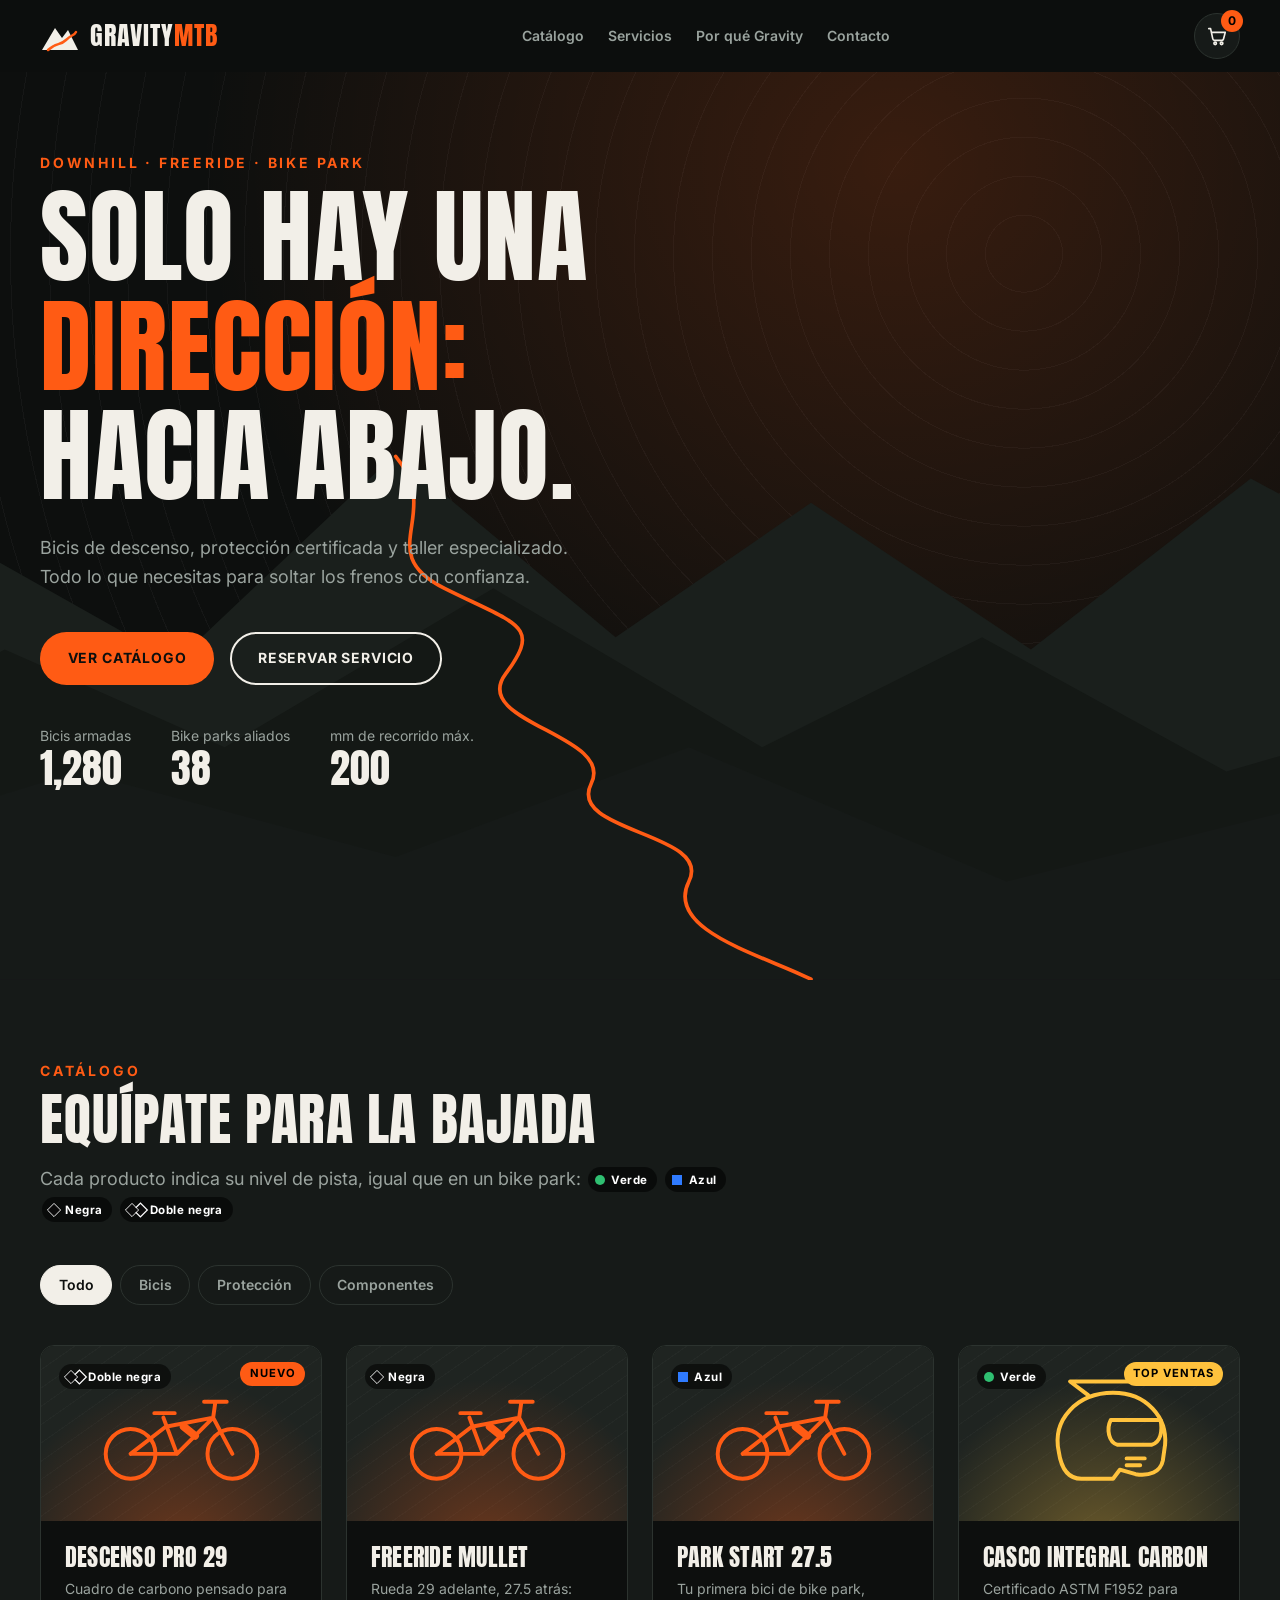
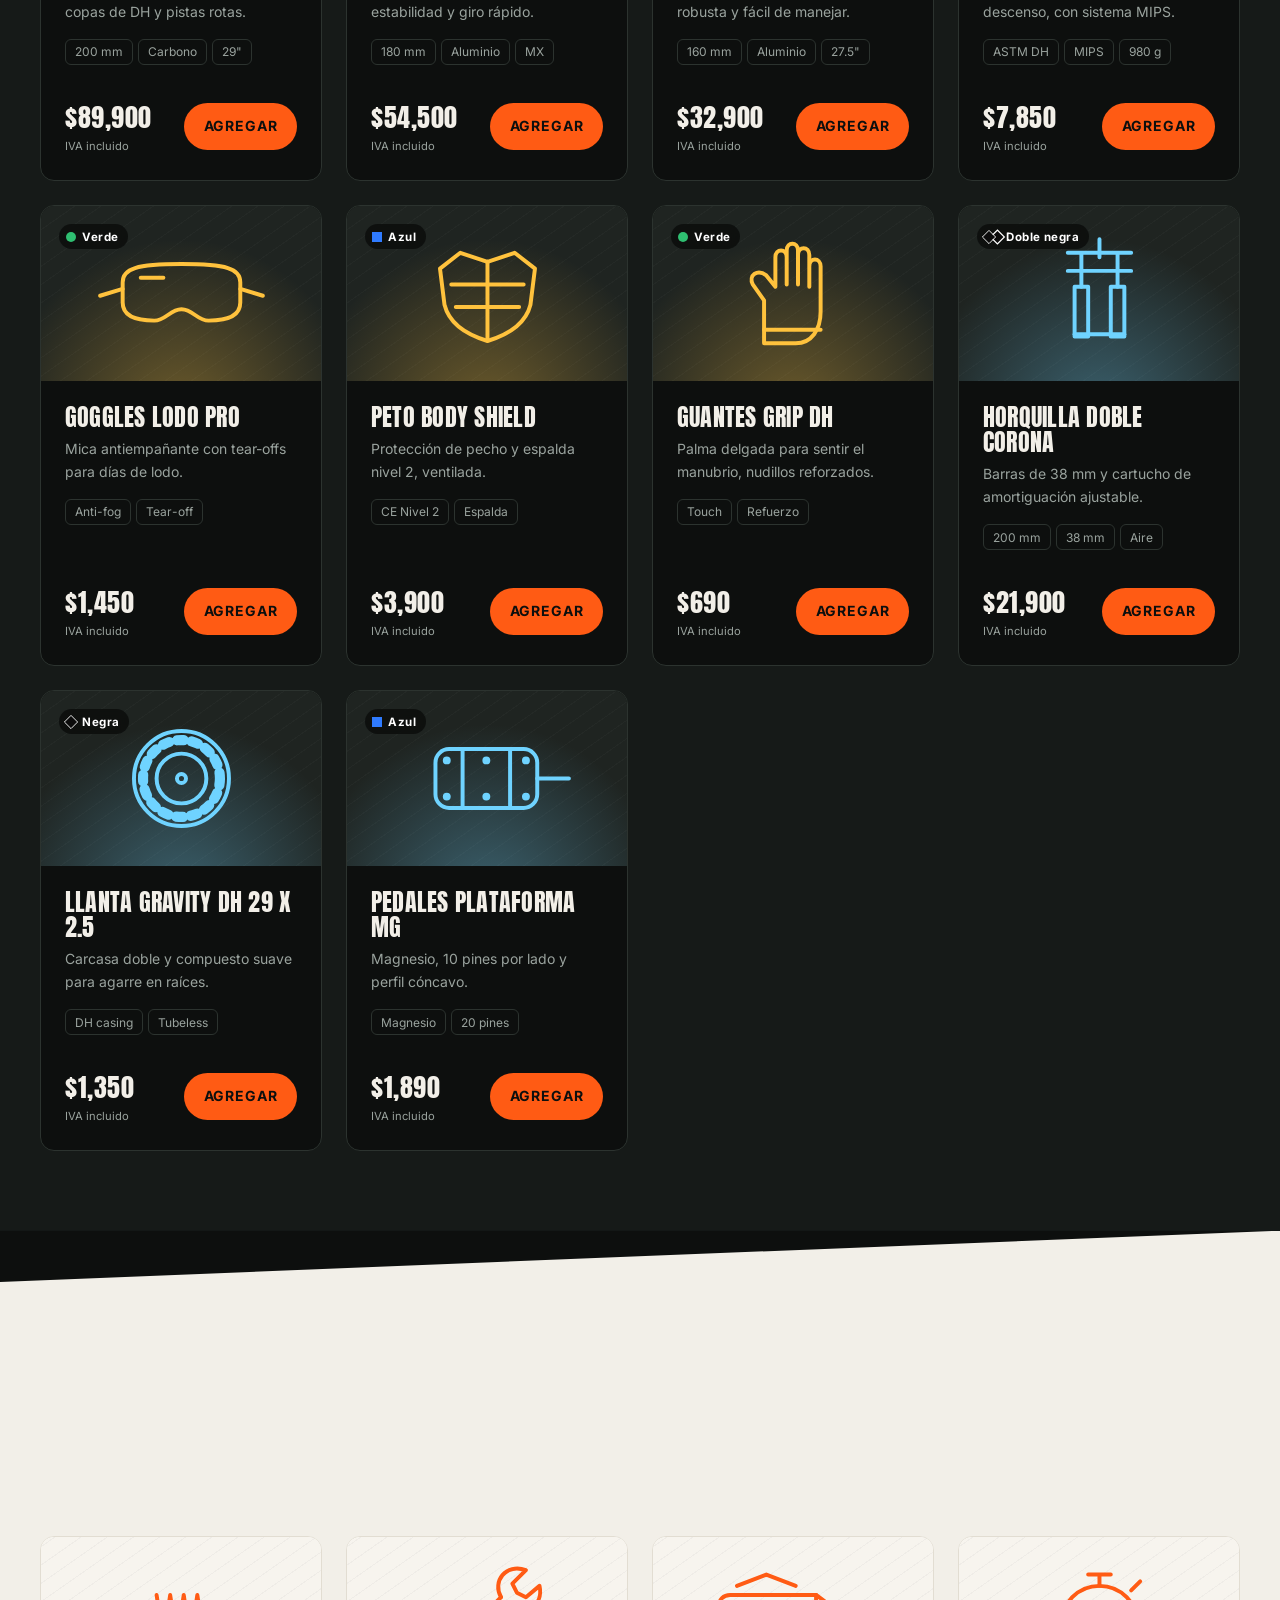
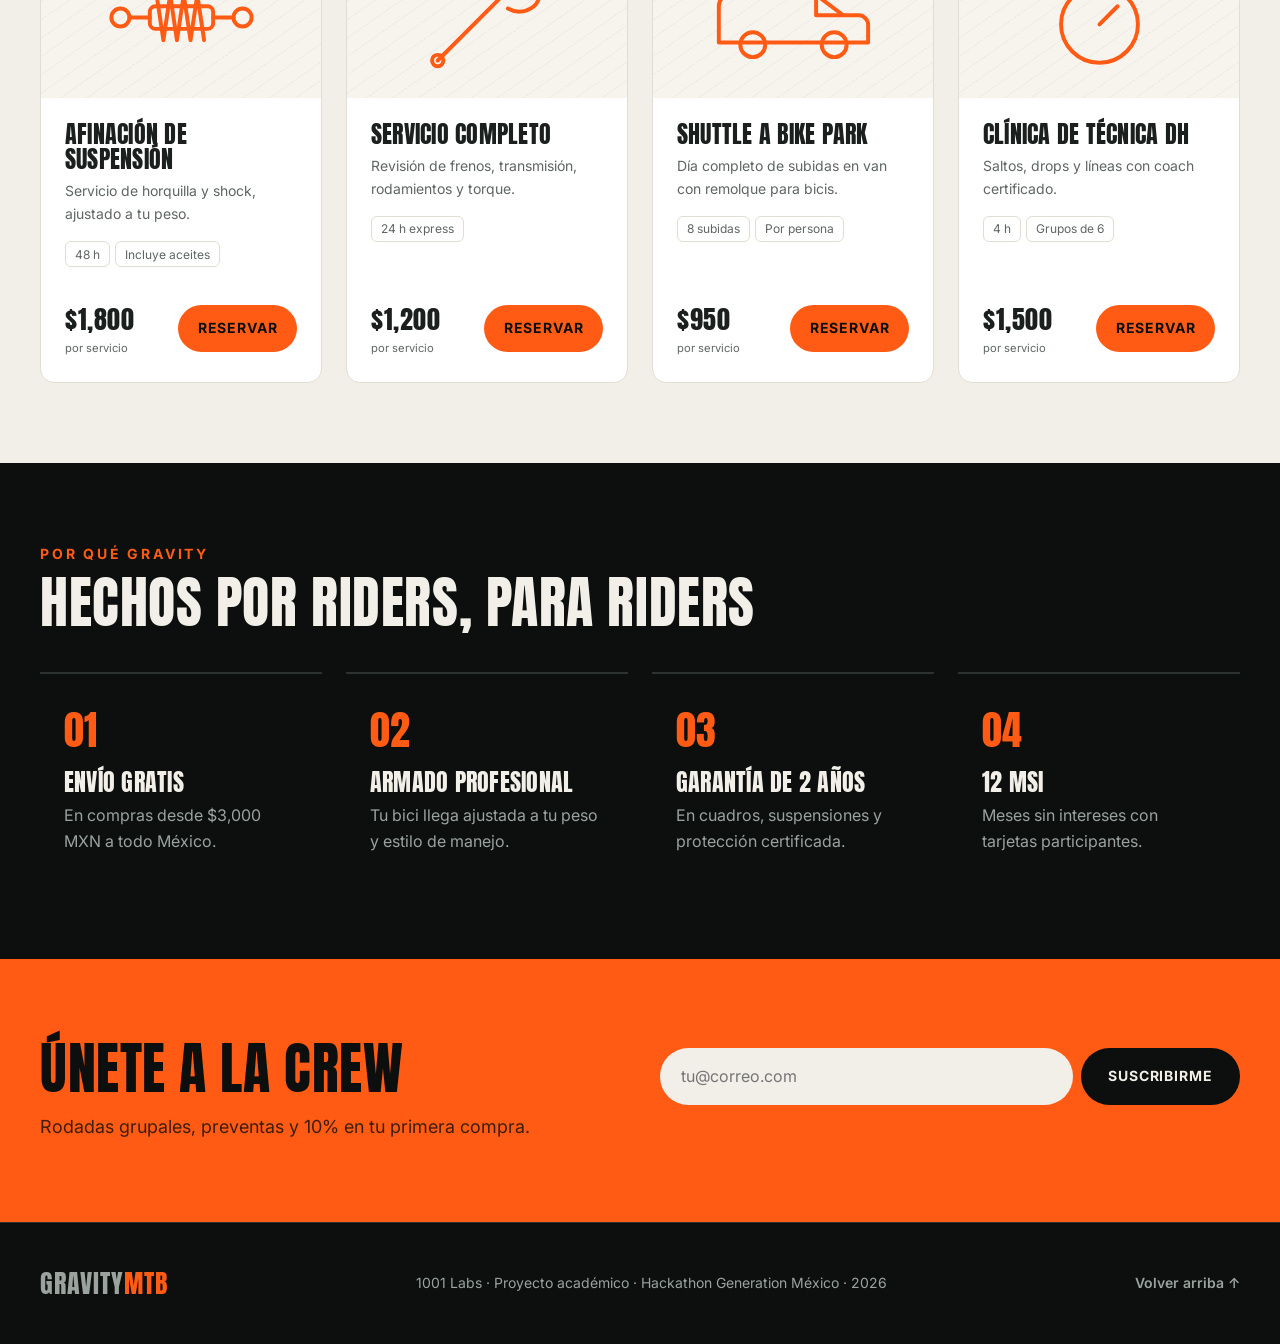
==== commit 115eb201: "Update footer to include 1001 Labs branding" ====
--- a/index.html
+++ b/index.html
@@ -230,7 +230,7 @@
   <footer class="footer">
     <div class="container footer__inner">
       <p class="logo__text">Gravity<span class="text-accent">MTB</span></p>
-      <p>Proyecto académico · Hackathon Generation México · <span id="year"></span></p>
+      <p>1001 Labs · Proyecto académico · Hackathon Generation México · <span id="year"></span></p>
       <a class="nav__link" href="#inicio">Volver arriba ↑</a>
     </div>
   </footer>
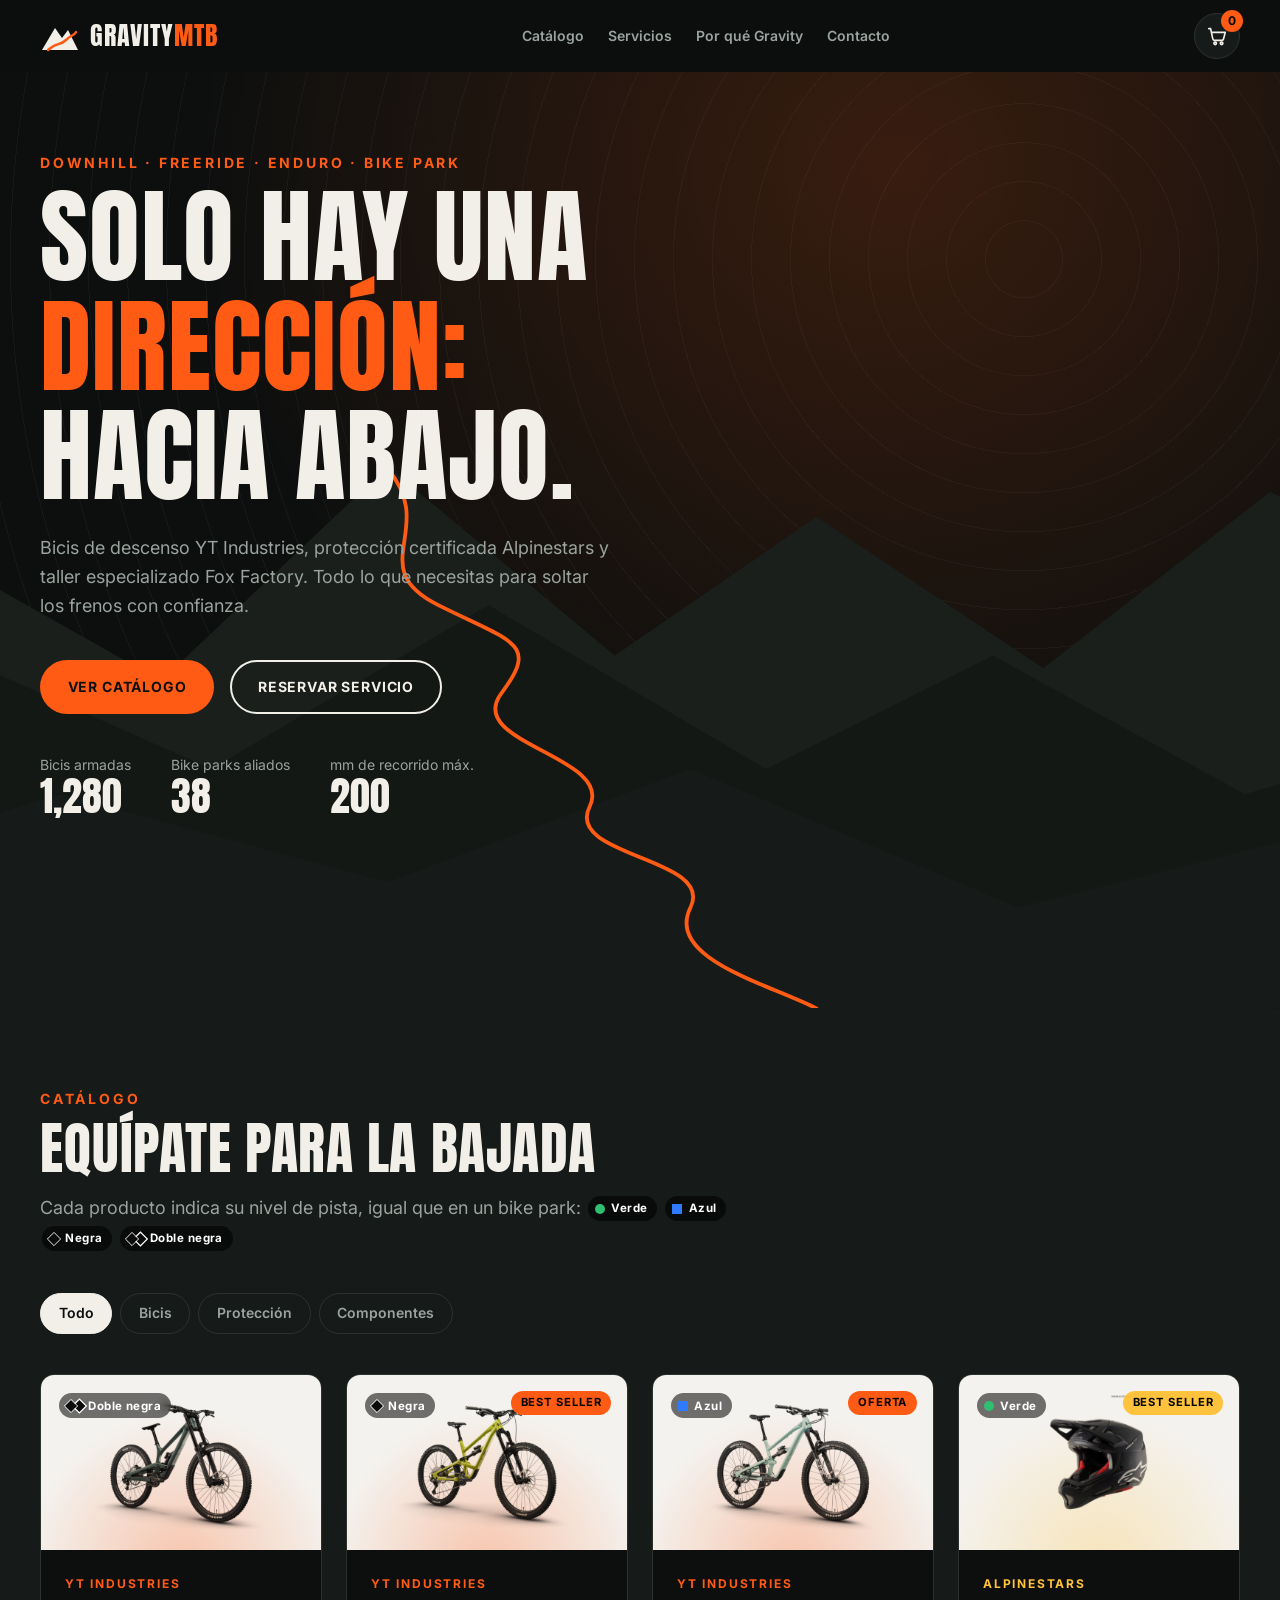
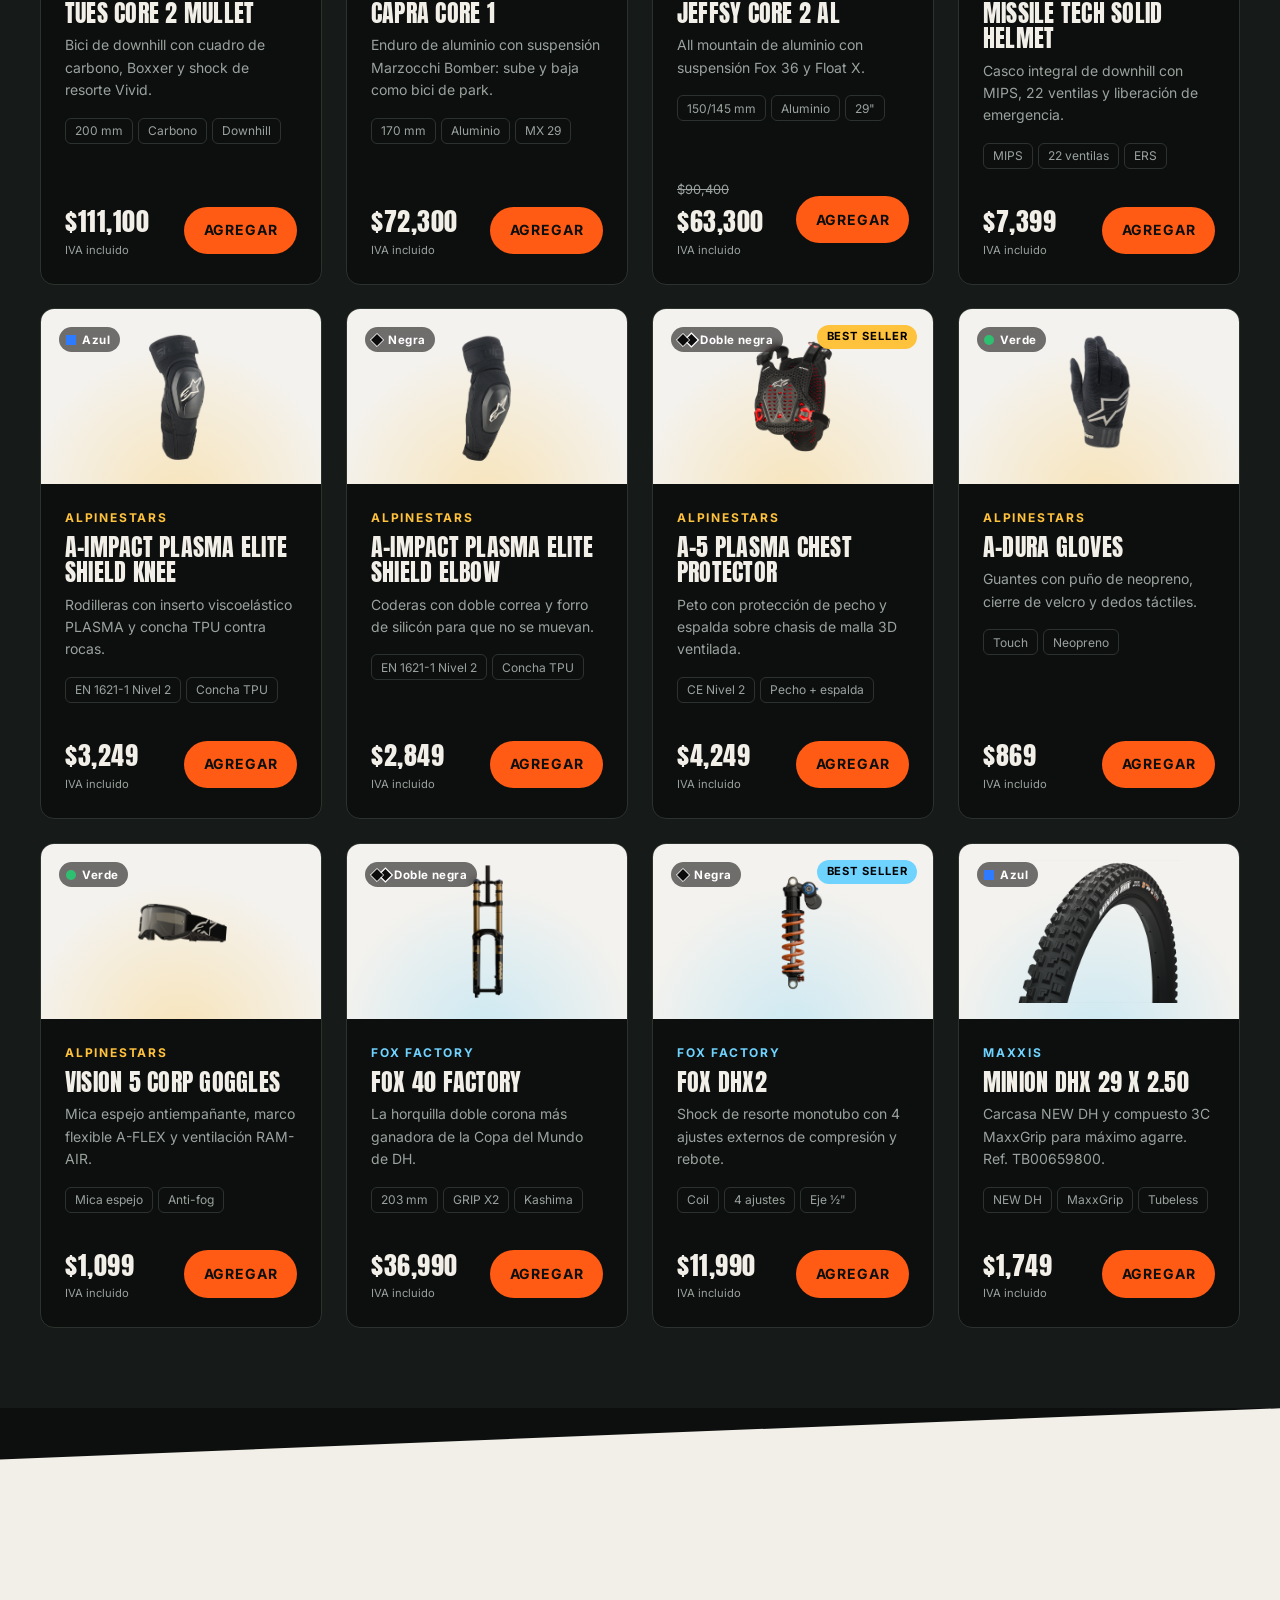
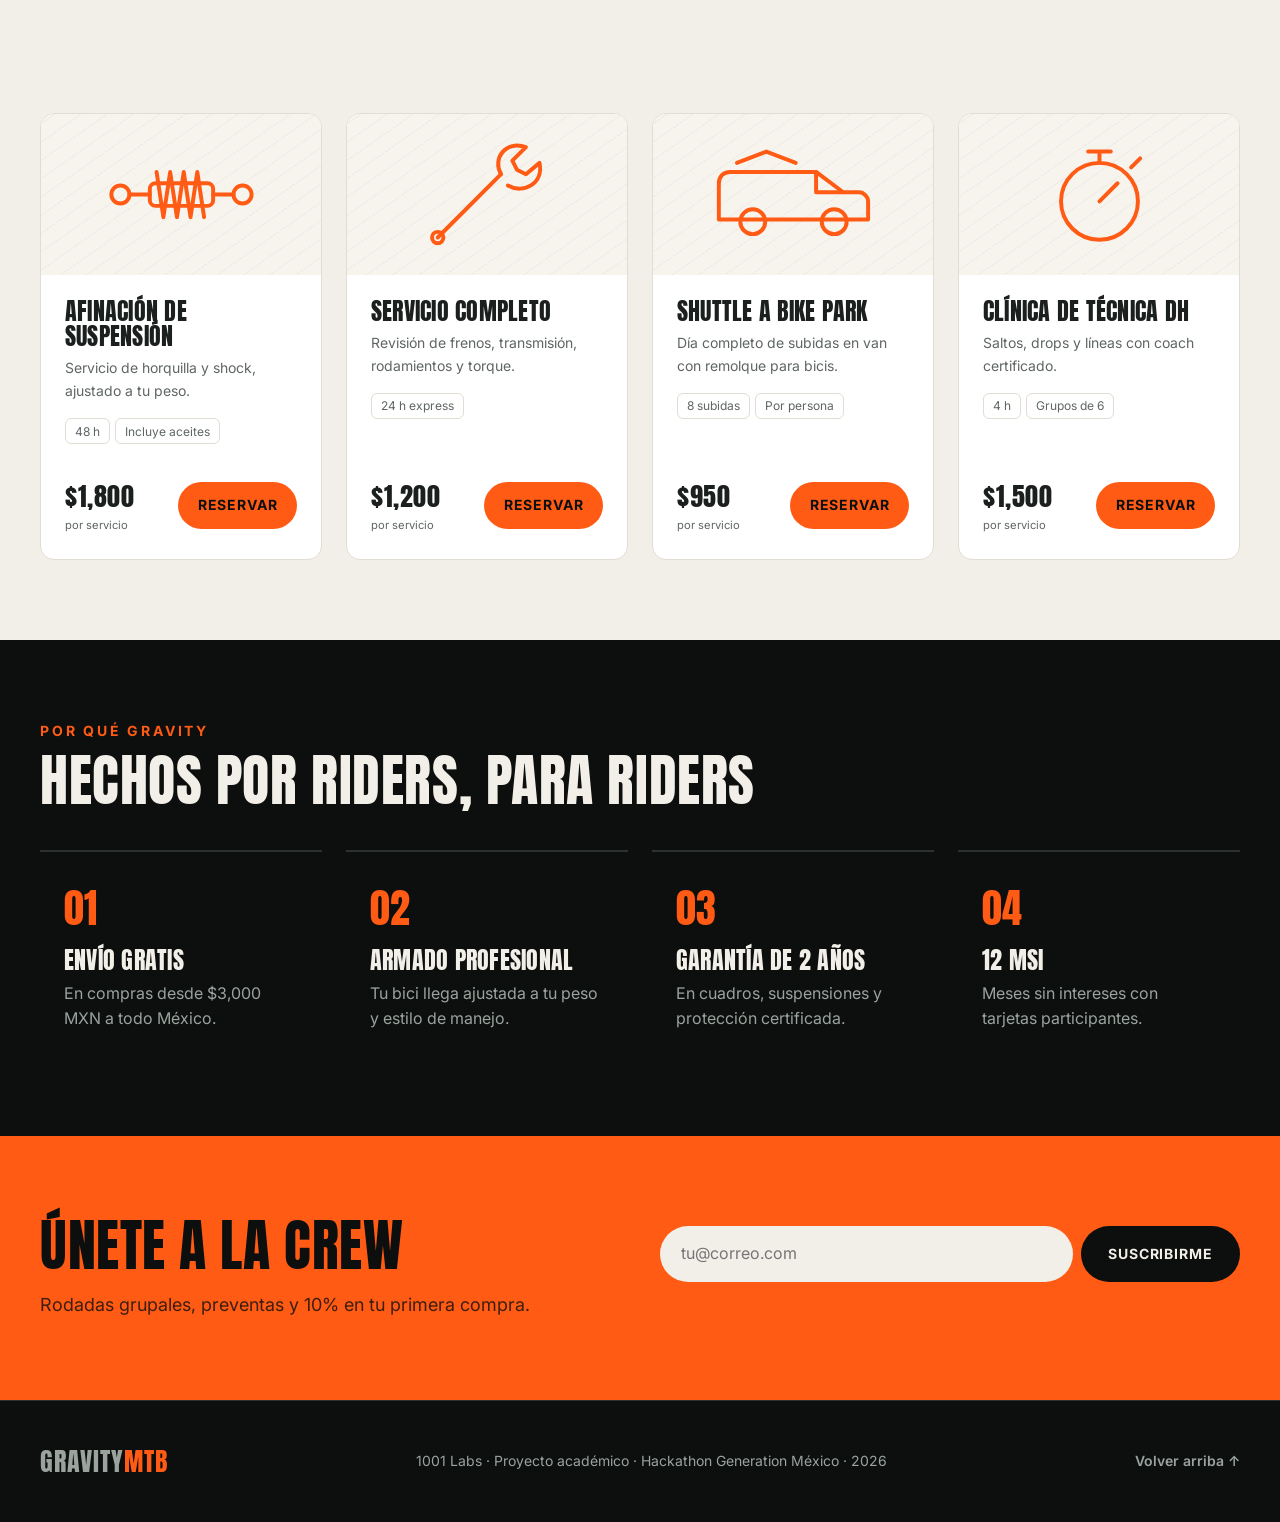
==== commit 3da0b521: "Refactor code structure for improved readability and maintainability" ====
--- a/index.html
+++ b/index.html
@@ -91,13 +91,13 @@
       </svg>
 
       <div class="container hero__content">
-        <p class="eyebrow reveal">Downhill · Freeride · Bike Park</p>
+        <p class="eyebrow reveal">Downhill · Freeride · Enduro · Bike Park</p>
         <h1 class="hero__title reveal" id="hero-title">
           Solo hay una <span class="text-accent">dirección:</span><br>
           hacia abajo.
         </h1>
         <p class="hero__lead reveal">
-          Bicis de descenso, protección certificada y taller especializado.
+          Bicis de descenso YT Industries, protección certificada Alpinestars y taller especializado Fox Factory.
           Todo lo que necesitas para soltar los frenos con confianza.
         </p>
         <div class="hero__ctas reveal">
--- a/css/styles.css
+++ b/css/styles.css
@@ -854,6 +854,30 @@
   transform: scale(1.06) rotate(-3deg);
 }
 
+/* Fotos de producto: panel claro tipo "estudio" con un brillo del color
+   de la categoría; multiply funde los fondos blancos de las fotos */
+.card__art.has-photo {
+  background:
+    radial-gradient(circle at 50% 110%, color-mix(in srgb, var(--tint) 30%, transparent), transparent 65%),
+    #f4f2ee;
+}
+
+/* Absoluta para que fotos verticales no estiren el panel 16:10 */
+.card__art img {
+  position: absolute;
+  inset: 0;
+  width: 100%;
+  height: 100%;
+  padding: var(--space-sm);
+  object-fit: contain;
+  mix-blend-mode: multiply;
+  transition: transform var(--dur) var(--ease-out);
+}
+
+.card:hover .card__art img {
+  transform: scale(1.06);
+}
+
 .card__level {
   position: absolute;
   top: var(--space-sm);
@@ -882,6 +906,15 @@
   padding: var(--space-md);
 }
 
+/* Marca sobre el nombre del producto */
+.card__brand {
+  font-size: 0.75rem;
+  font-weight: 700;
+  letter-spacing: 0.15em;
+  text-transform: uppercase;
+  color: var(--tint);
+}
+
 .card__title {
   font-size: var(--fs-h3);
 }
@@ -919,6 +952,15 @@
   font-family: var(--ff-display);
   font-size: 1.6rem;
   letter-spacing: 0.02em;
+}
+
+/* Precio anterior tachado (productos en oferta) */
+.card__old-price {
+  display: block;
+  font-family: var(--ff-body);
+  font-size: 0.8rem;
+  letter-spacing: 0;
+  color: var(--clr-muted);
 }
 
 .card__price small {
@@ -1195,6 +1237,22 @@
   stroke-linejoin: round;
 }
 
+.cart-item__art.has-photo {
+  background: #f4f2ee;
+}
+
+.cart-item__art img,
+.fly-item img {
+  width: 100%;
+  height: 100%;
+  object-fit: contain;
+}
+
+.cart-item__art img {
+  padding: 4px;
+  mix-blend-mode: multiply;
+}
+
 .cart-item__name {
   font-weight: 600;
   font-size: var(--fs-sm);
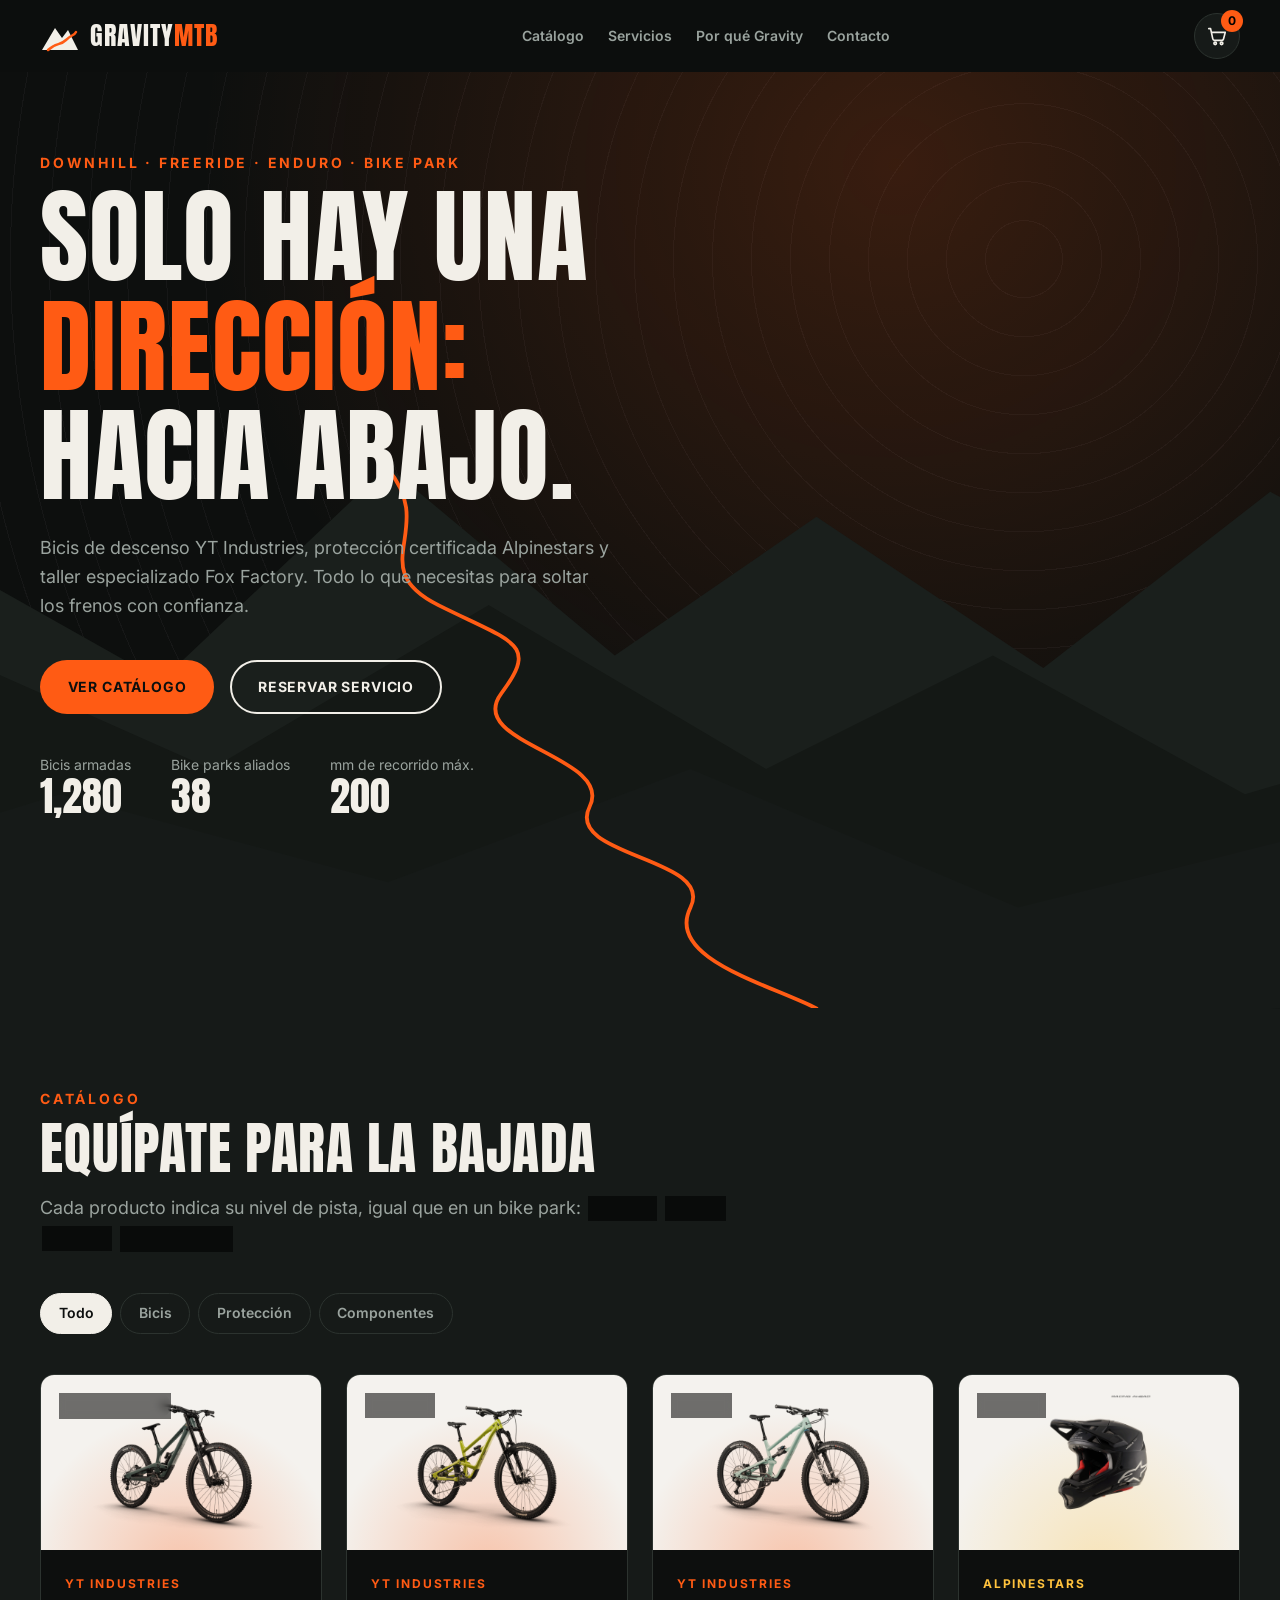
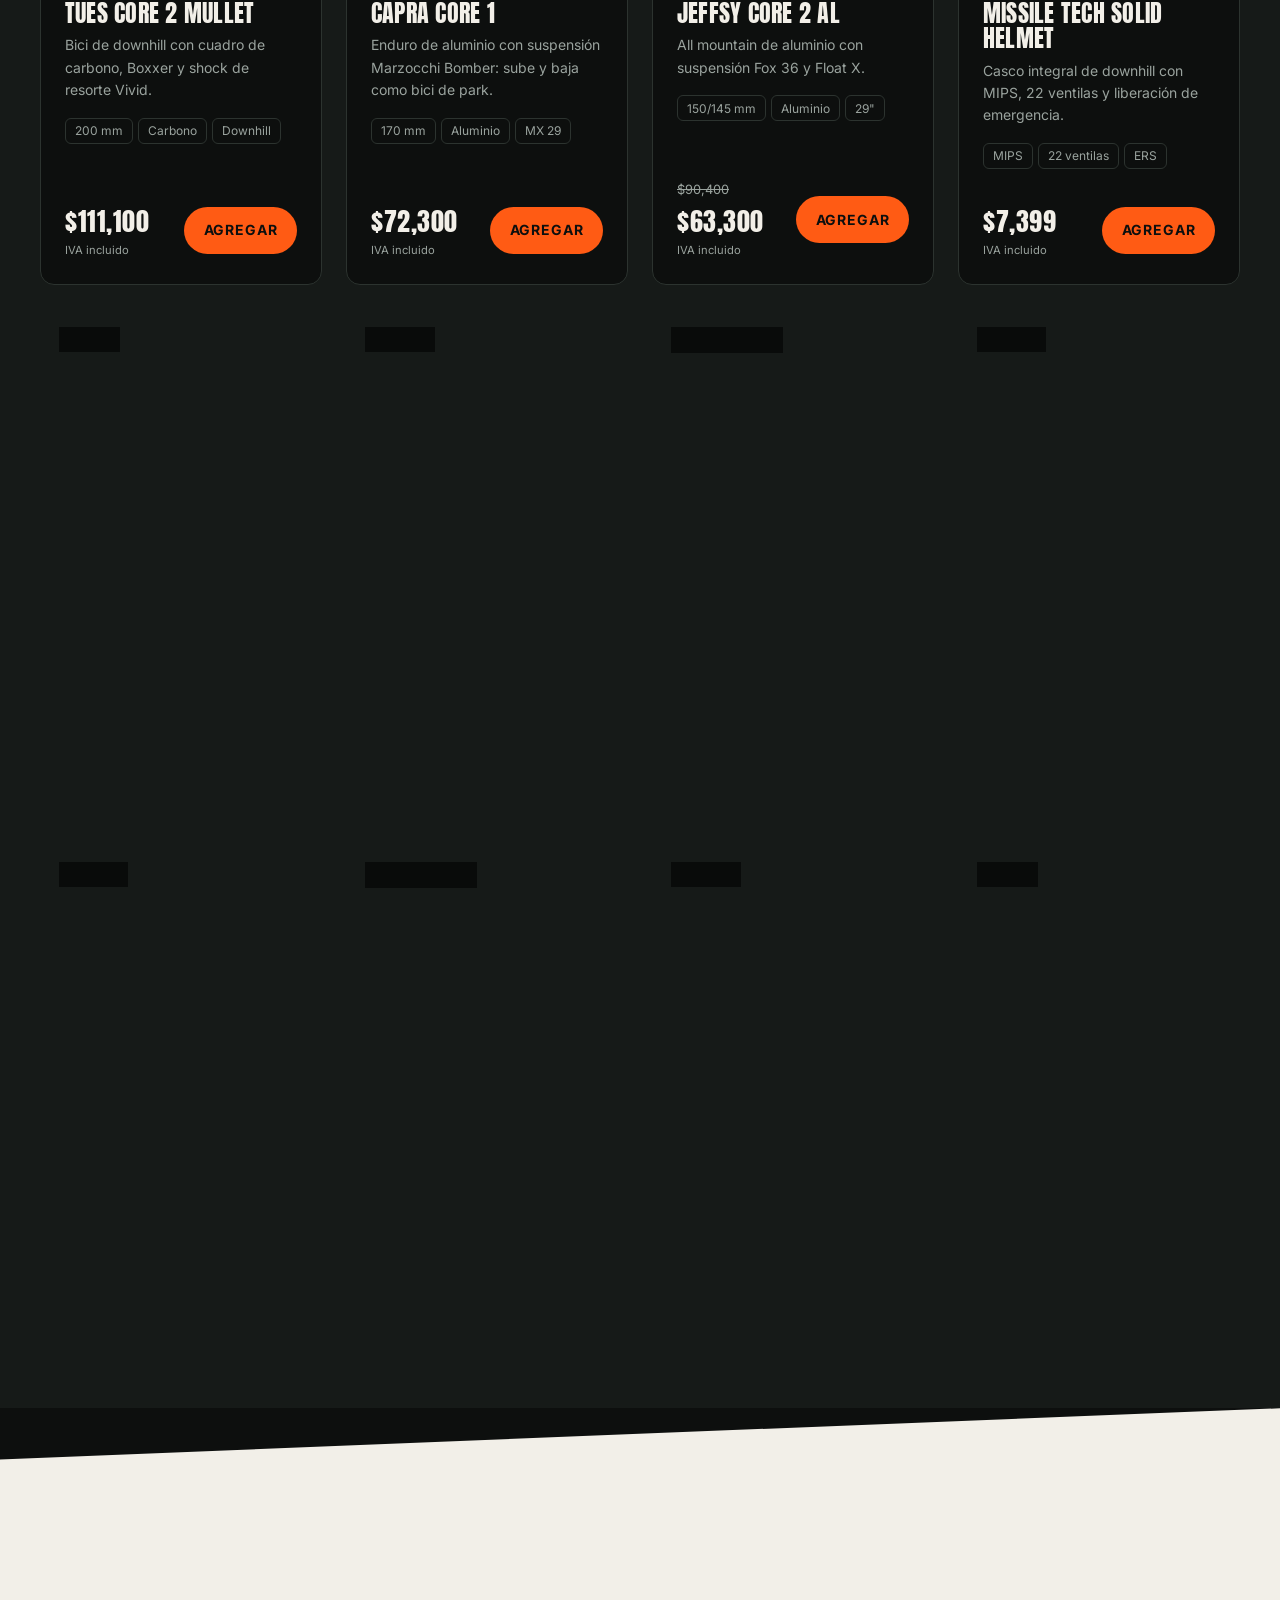
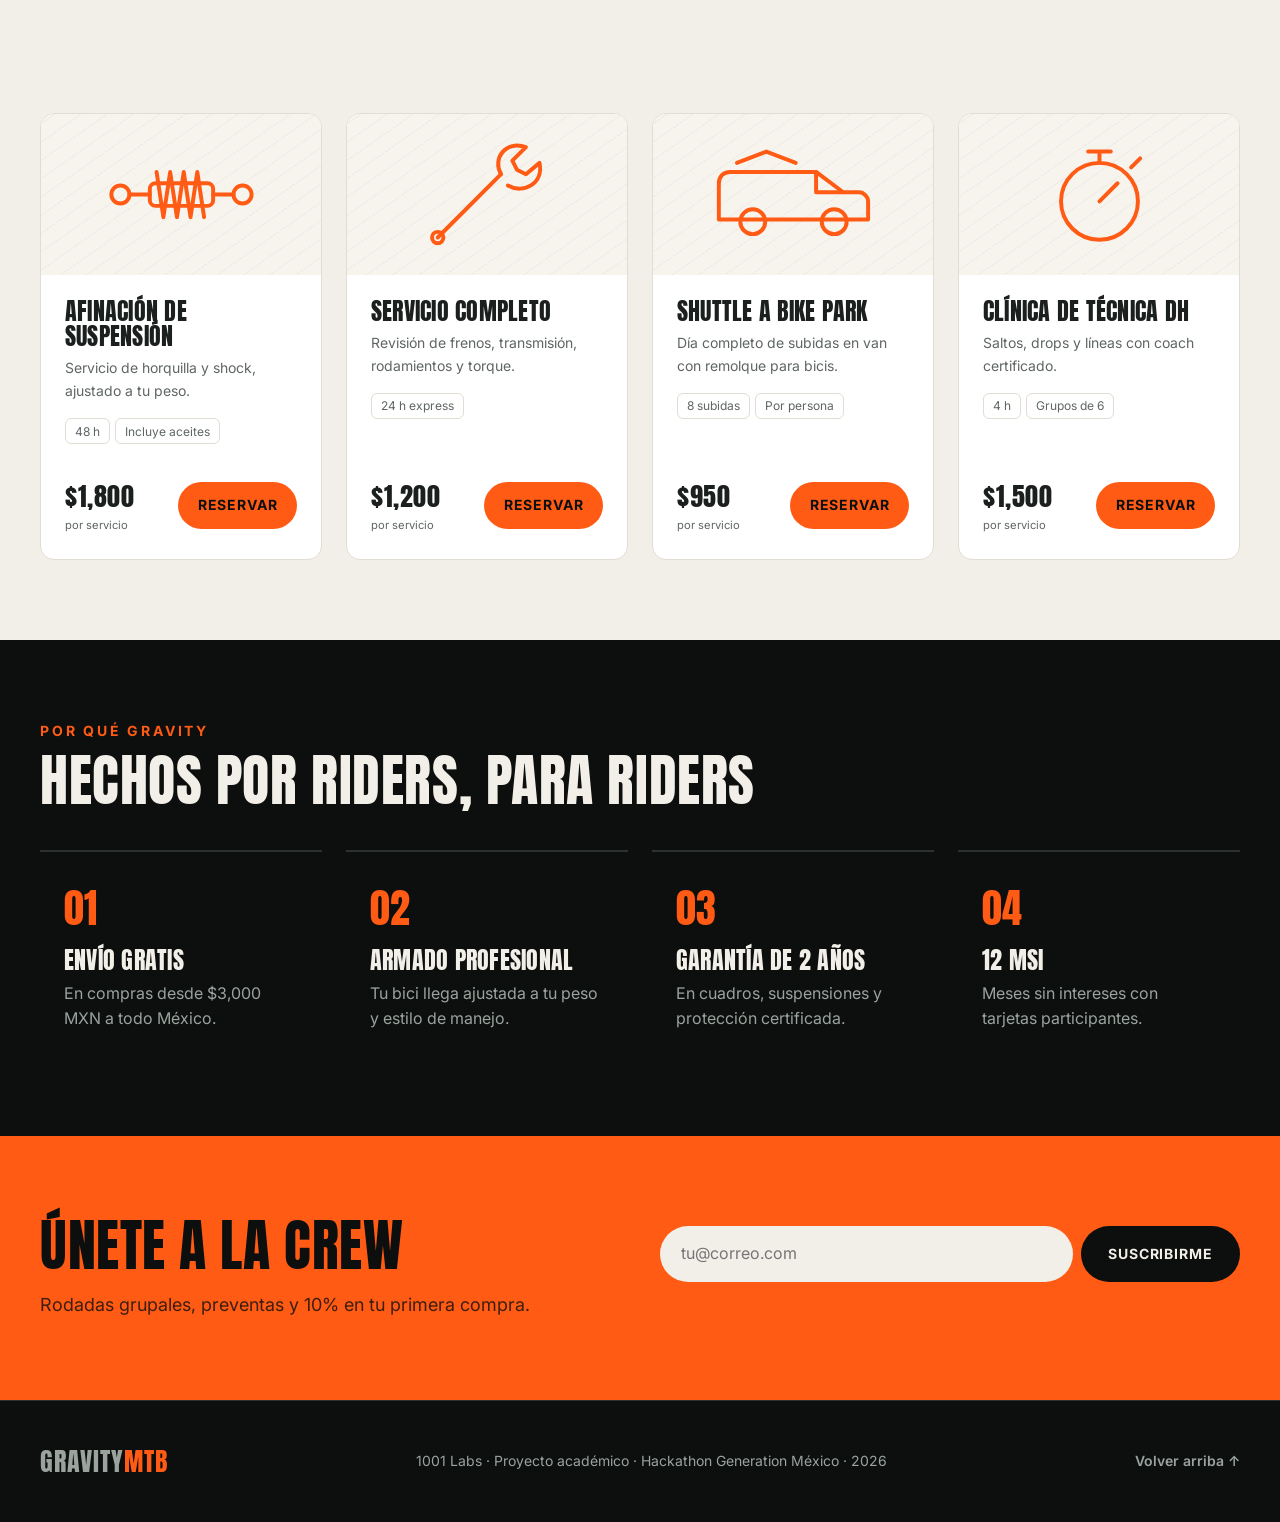
==== commit 0f926c3a: "Add favicon and update HTML to include icon link" ====
--- a/index.html
+++ b/index.html
@@ -6,6 +6,9 @@
   <meta name="description" content="Gravity MTB: tienda especializada en bicicletas, protección y servicios de downhill.">
   <meta name="theme-color" content="#0d0f0e">
   <title>Gravity MTB | Tienda de Downhill</title>
+
+  <!-- Ícono de la pestaña (montaña con línea de bajada) -->
+  <link rel="icon" href="img/favicon.svg" type="image/svg+xml">
 
   <!-- Tipografías: Anton para títulos (condensada, agresiva) e Inter para texto -->
   <link rel="preconnect" href="https://fonts.googleapis.com">
